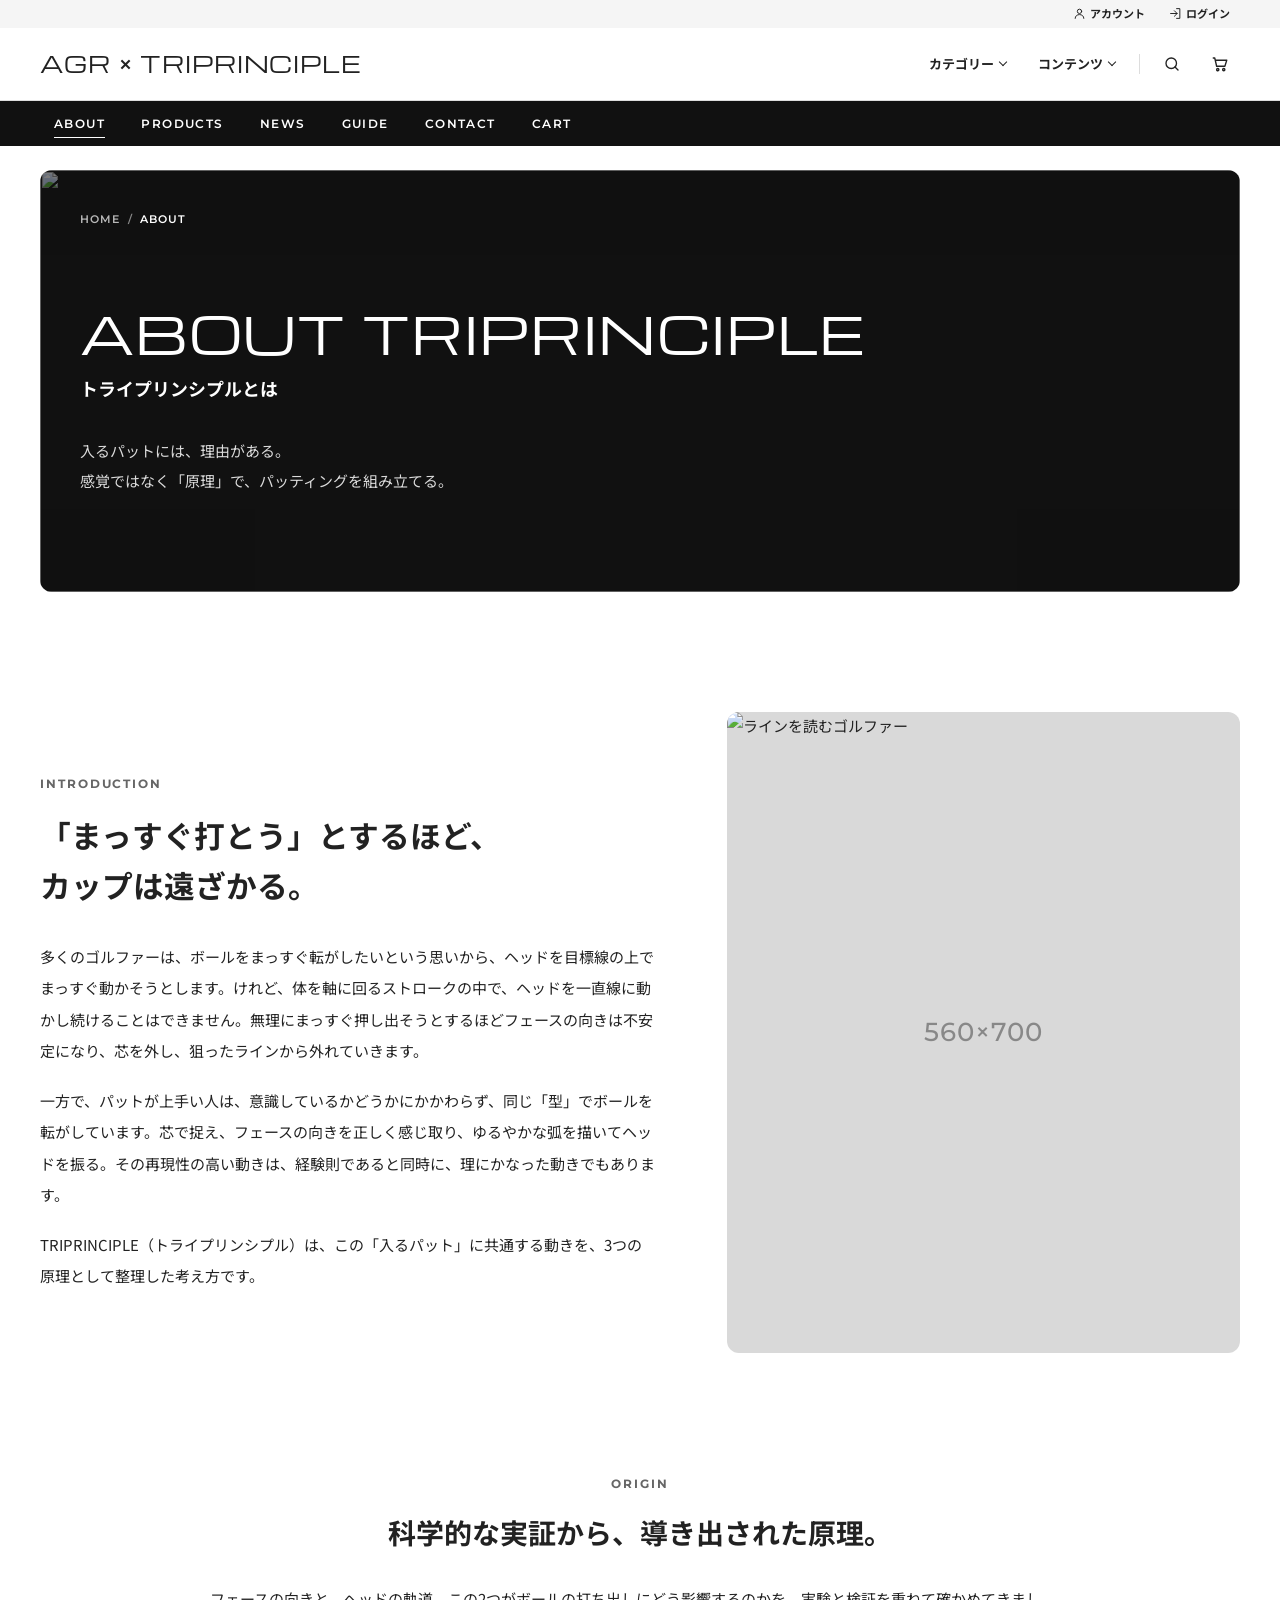
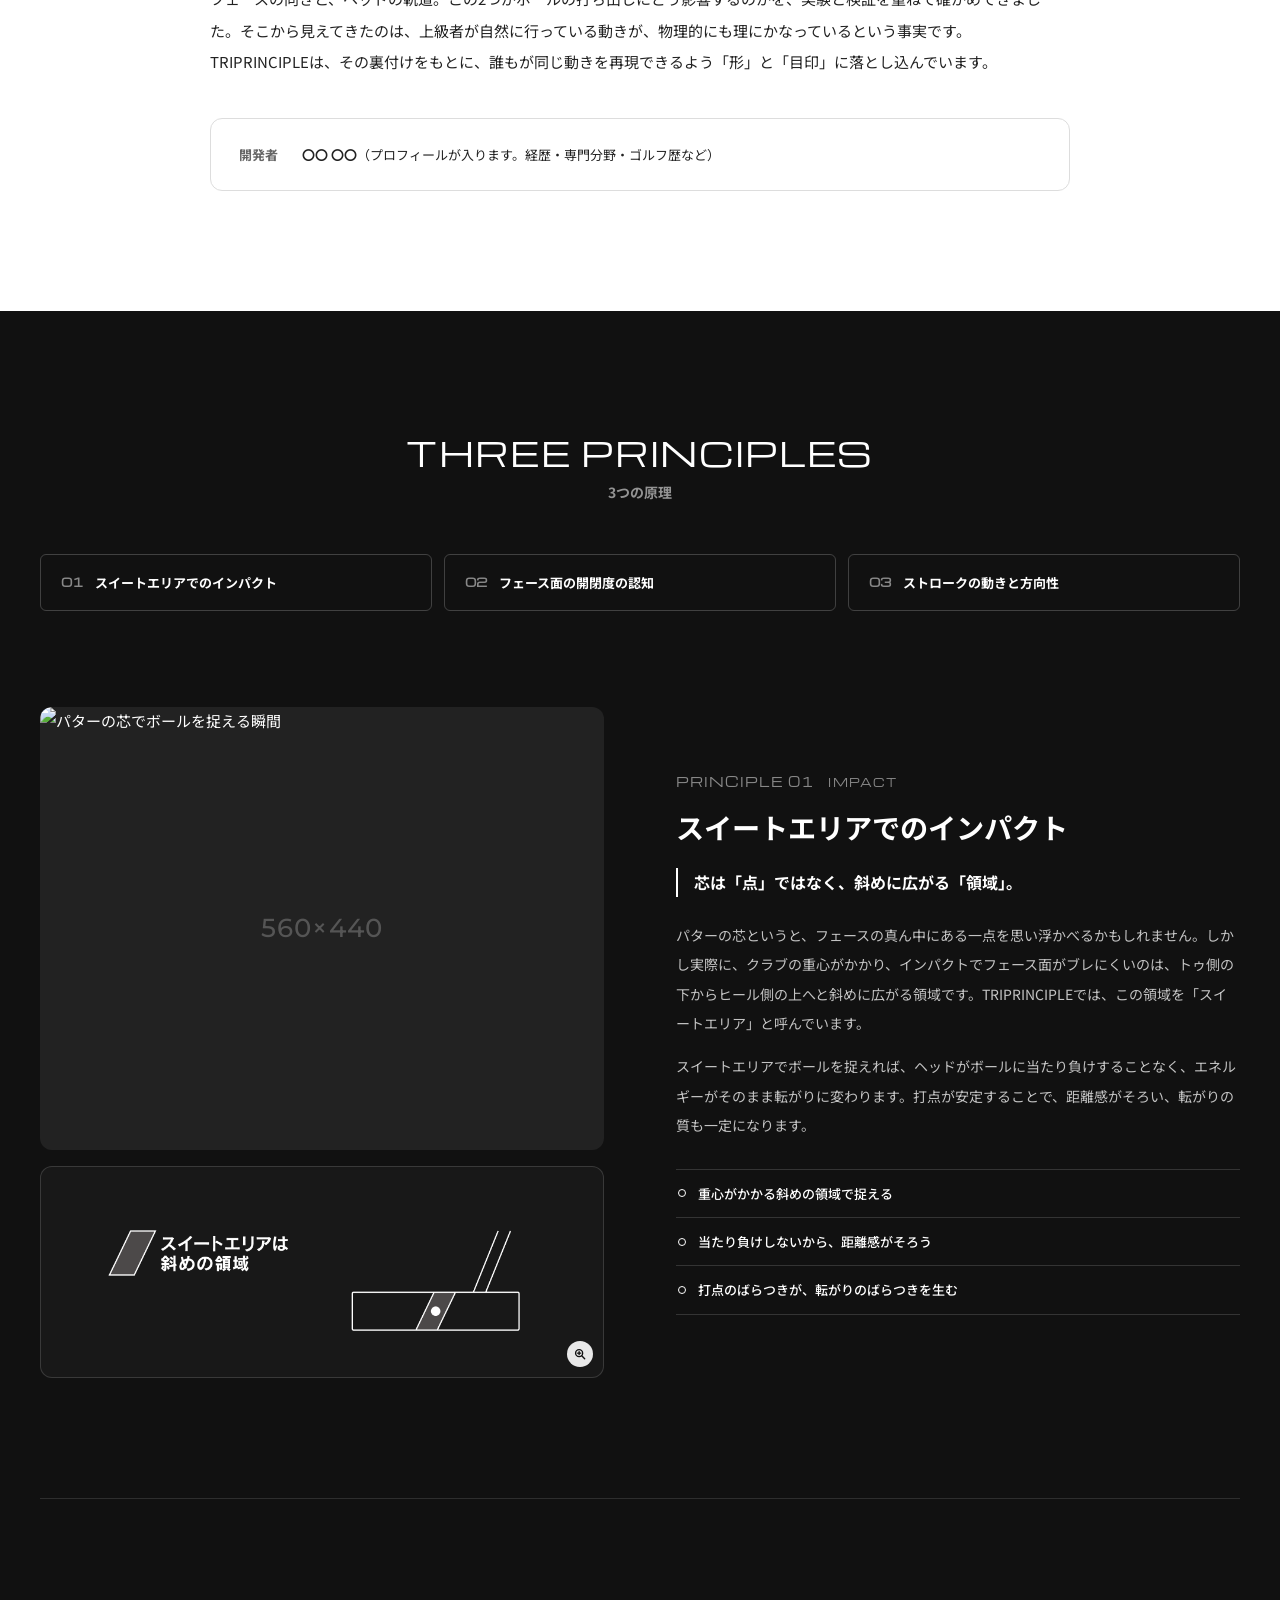
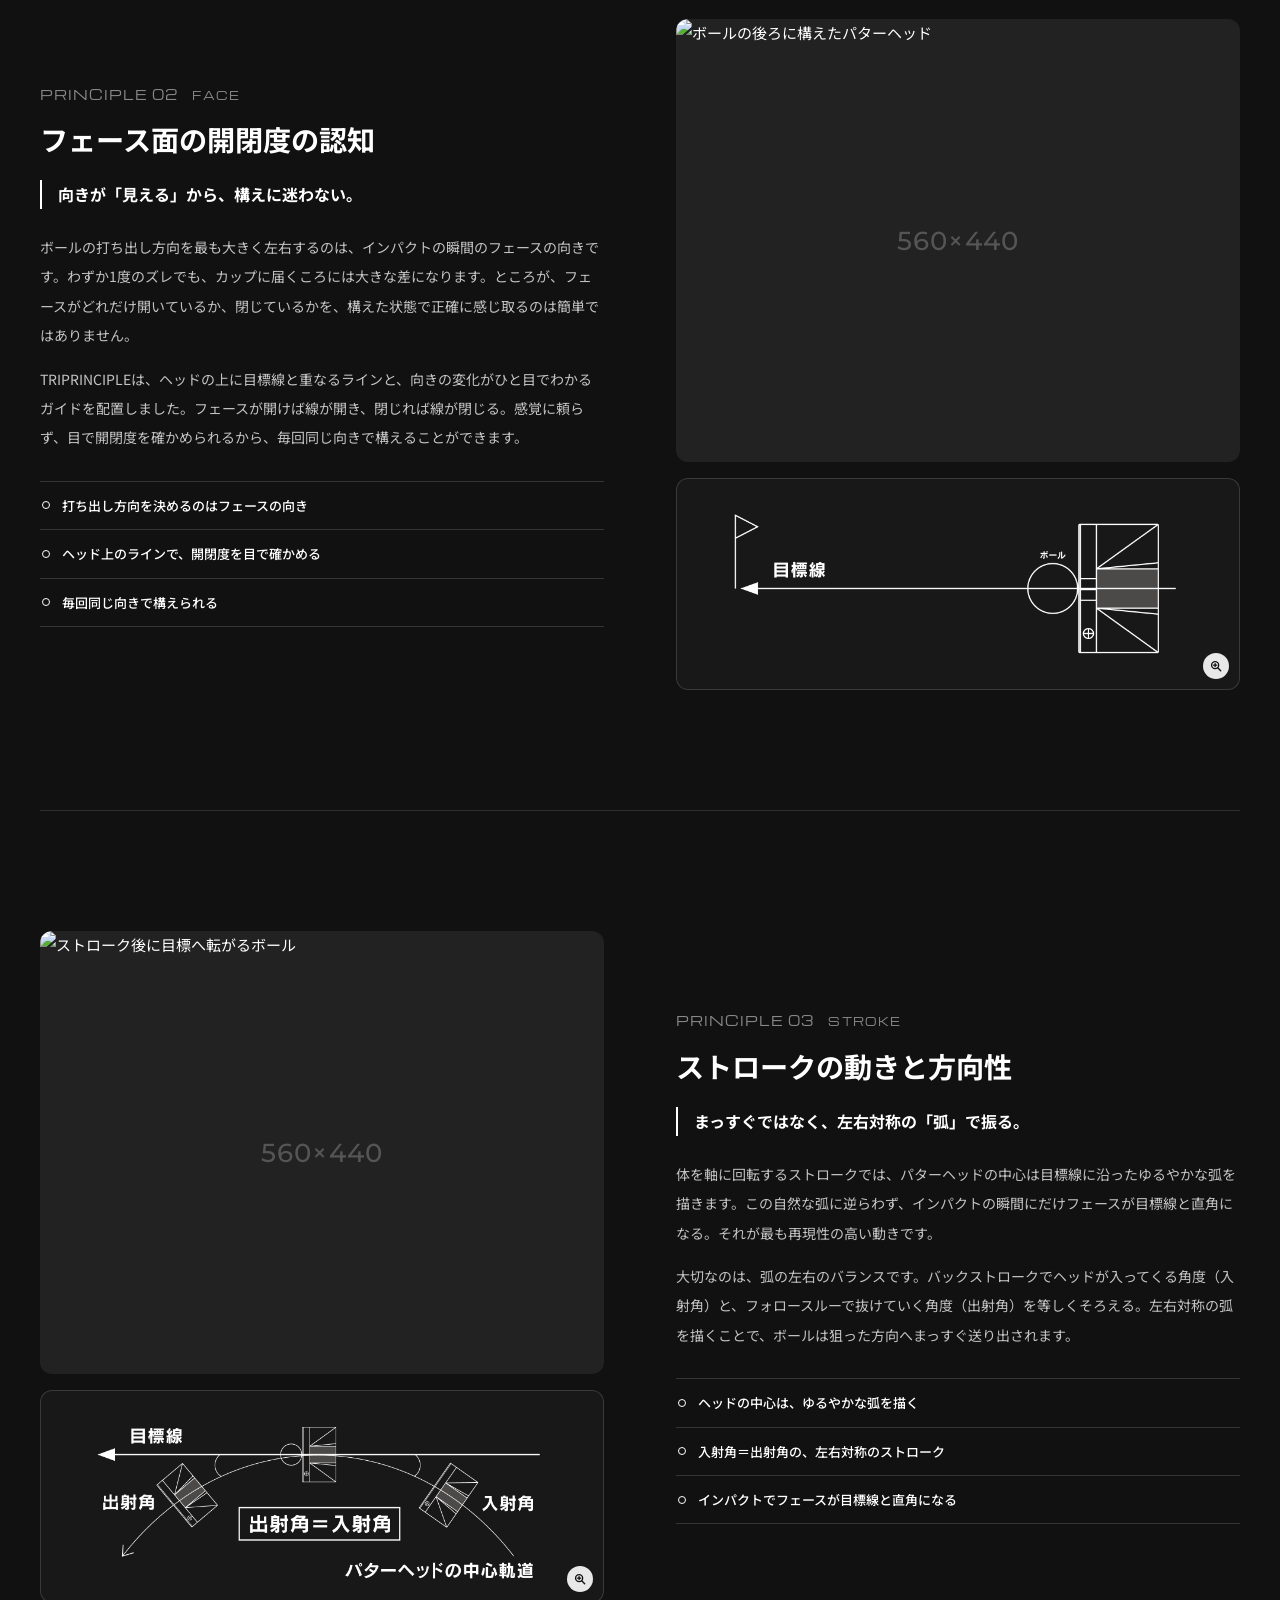
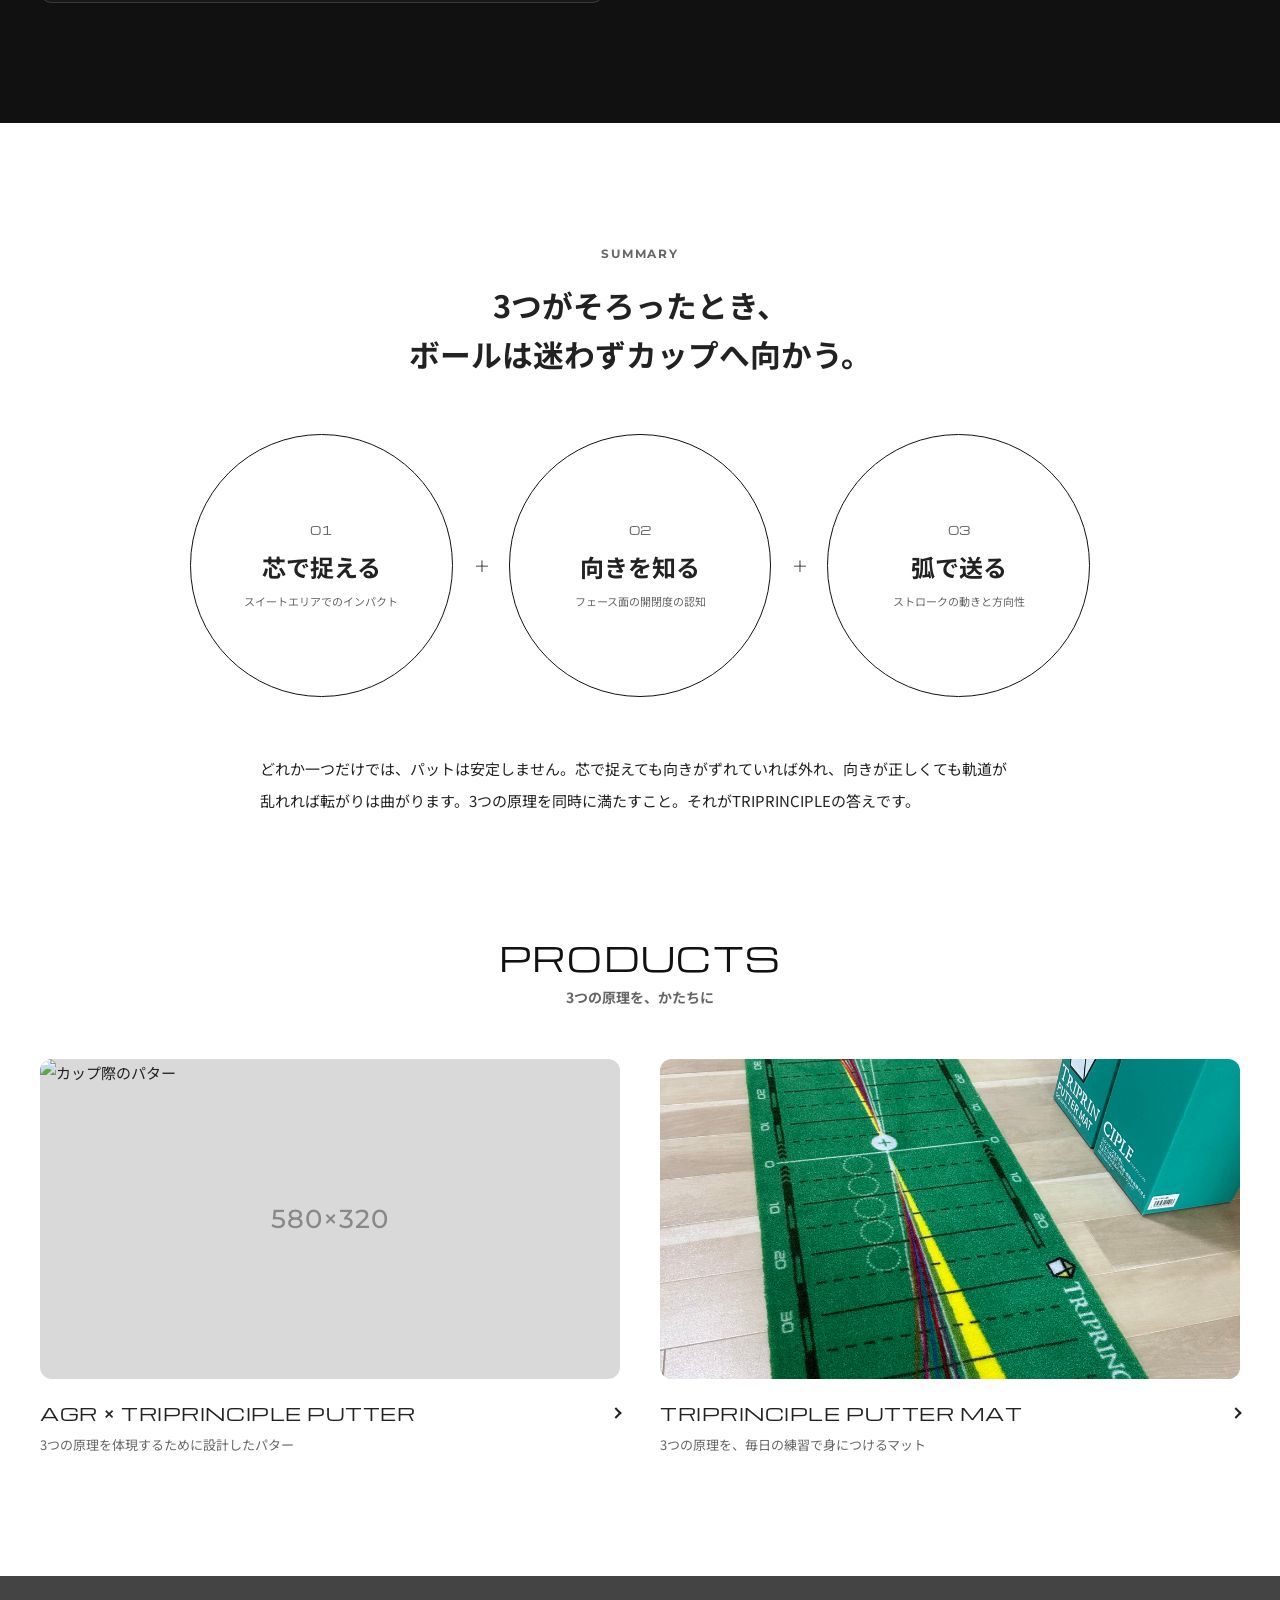
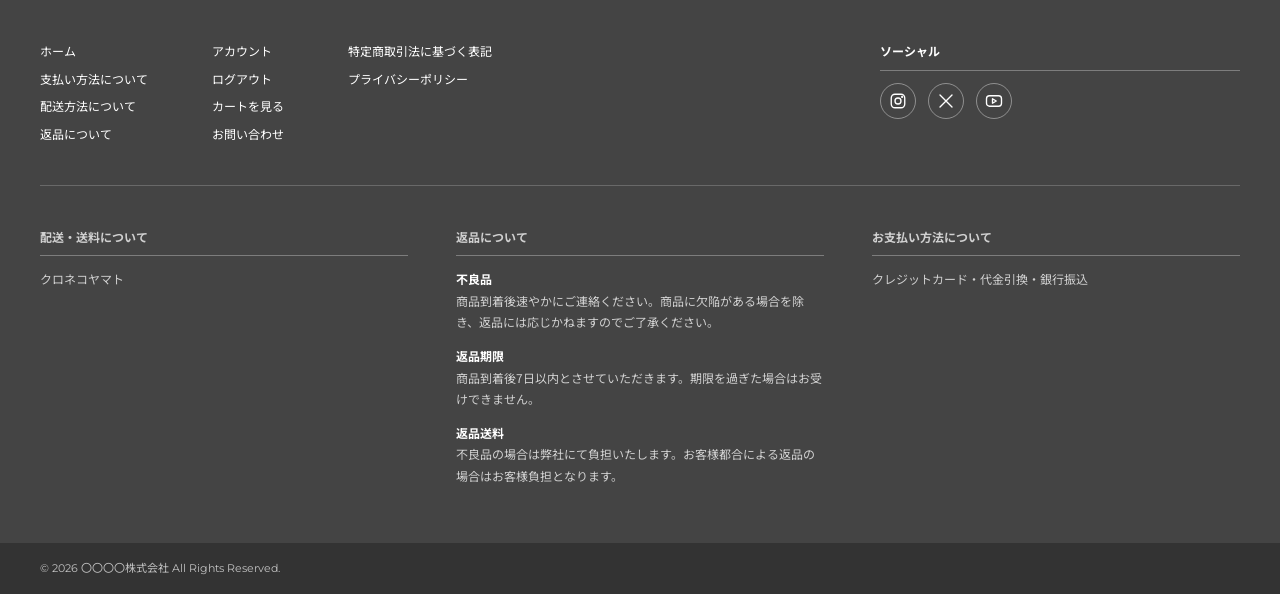
==== about.html @ 5c61cb08 "Add files via upload" ====
<!DOCTYPE html>
<html lang="ja">
<head>
<meta charset="UTF-8">
<meta name="viewport" content="width=device-width, initial-scale=1">
<meta name="robots" content="noindex, nofollow">
<title>トライプリンシプルとは｜AGR TRIPRINCIPLE</title>
<meta name="description" content="TRIPRINCIPLE（トライプリンシプル）とは。スイートエリアでのインパクト、フェース面の開閉度の認知、ストロークの動きと方向性。入るパットに共通する3つの原理を解説します。">
<link rel="preconnect" href="https://fonts.googleapis.com">
<link rel="preconnect" href="https://fonts.gstatic.com" crossorigin>
<link href="https://fonts.googleapis.com/css2?family=Michroma&family=Montserrat:wght@400;500;600;700&family=Noto+Sans+JP:wght@400;500;700&display=swap" rel="stylesheet">
<link rel="stylesheet" href="css/style.css">
</head>
<body>

<!-- ============ ヘッダー ============ -->
<header class="header">
  <div class="header__util">
    <div class="wrap header__utilInner">
      <a href="#" class="header__utilLink"><svg class="ico" viewBox="0 0 24 24"><circle cx="12" cy="8" r="4"/><path d="M4 21c0-4.4 3.6-7 8-7s8 2.6 8 7"/></svg>アカウント</a>
      <a href="#" class="header__utilLink"><svg class="ico" viewBox="0 0 24 24"><path d="M10 17l5-5-5-5M15 12H3M14 3h6v18h-6"/></svg>ログイン</a>
    </div>
  </div>

  <div class="header__main">
    <div class="wrap header__mainInner">
      <p class="header__logo"><a href="index.html">AGR × TRIPRINCIPLE</a></p>

      <div class="header__tools">
        <button type="button" class="header__drop">カテゴリー<span class="caret"></span></button>
        <button type="button" class="header__drop">コンテンツ<span class="caret"></span></button>
        <span class="header__sep"></span>
        <form class="header__search" role="search" action="#" method="get">
          <button type="button" class="header__icon header__searchBtn" aria-label="検索を開く" aria-expanded="false" aria-controls="header-q"><svg class="ico" viewBox="0 0 24 24"><circle cx="11" cy="11" r="7"/><path d="M20 20l-4-4"/></svg></button>
          <input type="search" id="header-q" name="q" class="header__searchInput" placeholder="商品を検索" aria-label="商品を検索" tabindex="-1">
        </form>
        <a href="#" class="header__icon" aria-label="カート"><svg class="ico" viewBox="0 0 24 24"><path d="M3 4h2l2.5 11h11L21 7H6.2"/><circle cx="9" cy="19.5" r="1.5"/><circle cx="17" cy="19.5" r="1.5"/></svg></a>
        <button type="button" class="header__burger" aria-label="メニュー" aria-expanded="false"><span></span><span></span><span></span></button>
      </div>
    </div>
  </div>

  <nav class="gnav" id="gnav">
    <ul class="wrap gnav__list">
      <li><a href="about.html" aria-current="page">ABOUT</a></li>
      <li><a href="index.html#products">PRODUCTS</a></li>
      <li><a href="index.html#information">NEWS</a></li>
      <li><a href="#">GUIDE</a></li>
      <li><a href="#">CONTACT</a></li>
      <li><a href="#">CART</a></li>
    </ul>
  </nav>
</header>

<main class="about">

  <!-- ============ ページの見出し ============ -->
  <section class="pageHero">
    <div class="pageHero__bg"><img src="https://images.unsplash.com/photo-1621005569855-3a304a19198a?w=1600&h=700&fit=crop&auto=format&q=80" alt=""></div>
    <div class="inner pageHero__inner">
      <ol class="crumb">
        <li><a href="index.html">HOME</a></li>
        <li>ABOUT</li>
      </ol>
      <p class="pageHero__en">ABOUT TRIPRINCIPLE</p>
      <h1 class="pageHero__ja">トライプリンシプルとは</h1>
      <p class="pageHero__lead">入るパットには、理由がある。<br>感覚ではなく「原理」で、パッティングを組み立てる。</p>
    </div>
  </section>

  <!-- ============ 問いかけ ============ -->
  <section class="sec">
    <div class="inner intro">
      <div class="intro__text">
        <p class="kicker">INTRODUCTION</p>
        <h2 class="intro__title">「まっすぐ打とう」とするほど、<br>カップは遠ざかる。</h2>
        <p>多くのゴルファーは、ボールをまっすぐ転がしたいという思いから、ヘッドを目標線の上でまっすぐ動かそうとします。けれど、体を軸に回るストロークの中で、ヘッドを一直線に動かし続けることはできません。無理にまっすぐ押し出そうとするほどフェースの向きは不安定になり、芯を外し、狙ったラインから外れていきます。</p>
        <p>一方で、パットが上手い人は、意識しているかどうかにかかわらず、同じ「型」でボールを転がしています。芯で捉え、フェースの向きを正しく感じ取り、ゆるやかな弧を描いてヘッドを振る。その再現性の高い動きは、経験則であると同時に、理にかなった動きでもあります。</p>
        <p>TRIPRINCIPLE（トライプリンシプル）は、この「入るパット」に共通する動きを、3つの原理として整理した考え方です。</p>
      </div>
      <div class="intro__img ph" data-size="560×700"><img src="https://images.unsplash.com/photo-1555983321-dbbbc416ed8a?w=560&h=700&fit=crop&auto=format&q=80" alt="ラインを読むゴルファー" loading="lazy"></div>
    </div>
  </section>

  <!-- ============ 開発の考え方 ============ -->
  <section class="sec">
    <div class="inner origin">
      <p class="kicker">ORIGIN</p>
      <h2 class="origin__title">科学的な実証から、導き出された原理。</h2>
      <p class="origin__text">フェースの向きと、ヘッドの軌道。この2つがボールの打ち出しにどう影響するのかを、実験と検証を重ねて確かめてきました。そこから見えてきたのは、上級者が自然に行っている動きが、物理的にも理にかなっているという事実です。<br>TRIPRINCIPLEは、その裏付けをもとに、誰もが同じ動きを再現できるよう「形」と「目印」に落とし込んでいます。</p>
      <dl class="origin__profile">
        <dt>開発者</dt>
        <dd><strong>〇〇 〇〇</strong>（プロフィールが入ります。経歴・専門分野・ゴルフ歴など）</dd>
      </dl>
    </div>
  </section>

  <!-- ============ 3つの原理（詳しく） ============ -->
  <section class="sec sec--dark" id="principles">
    <div class="inner">
      <h2 class="ttl"><span class="ttl__en">THREE PRINCIPLES</span><span class="ttl__ja">3つの原理</span></h2>

      <nav class="ppNav" aria-label="3つの原理">
        <a href="#p1"><span>01</span>スイートエリアでのインパクト</a>
        <a href="#p2"><span>02</span>フェース面の開閉度の認知</a>
        <a href="#p3"><span>03</span>ストロークの動きと方向性</a>
      </nav>

      <!-- 原理01 -->
      <article class="pp" id="p1">
        <div class="pp__visual">
          <div class="pp__photo ph" data-size="560×440"><img src="https://images.unsplash.com/photo-1530028438-3fad1bbcb752?w=560&h=440&fit=crop&auto=format&q=80" alt="パターの芯でボールを捉える瞬間" loading="lazy"></div>
          <button type="button" class="pp__fig" data-zoom="image/principle-1.png" aria-label="図解を拡大：スイートエリアは斜めの領域">
            <img src="image/principle-1.png" alt="図解：スイートエリアは斜めの領域" loading="lazy">
          </button>
        </div>
        <div class="pp__body">
          <p class="pp__no">PRINCIPLE 01<span>IMPACT</span></p>
          <h3 class="pp__title">スイートエリアでのインパクト</h3>
          <p class="pp__lead">芯は「点」ではなく、斜めに広がる「領域」。</p>
          <p>パターの芯というと、フェースの真ん中にある一点を思い浮かべるかもしれません。しかし実際に、クラブの重心がかかり、インパクトでフェース面がブレにくいのは、トゥ側の下からヒール側の上へと斜めに広がる領域です。TRIPRINCIPLEでは、この領域を「スイートエリア」と呼んでいます。</p>
          <p>スイートエリアでボールを捉えれば、ヘッドがボールに当たり負けすることなく、エネルギーがそのまま転がりに変わります。打点が安定することで、距離感がそろい、転がりの質も一定になります。</p>
          <ul class="pp__points">
            <li>重心がかかる斜めの領域で捉える</li>
            <li>当たり負けしないから、距離感がそろう</li>
            <li>打点のばらつきが、転がりのばらつきを生む</li>
          </ul>
        </div>
      </article>

      <!-- 原理02 -->
      <article class="pp pp--reverse" id="p2">
        <div class="pp__visual">
          <div class="pp__photo ph" data-size="560×440"><img src="https://images.unsplash.com/photo-1763031382553-a4a8672b378f?w=560&h=440&fit=crop&auto=format&q=80" alt="ボールの後ろに構えたパターヘッド" loading="lazy"></div>
          <button type="button" class="pp__fig" data-zoom="image/principle-2.png" aria-label="図解を拡大：目標線とフェースの向き">
            <img src="image/principle-2.png" alt="図解：目標線とフェースの向き" loading="lazy">
          </button>
        </div>
        <div class="pp__body">
          <p class="pp__no">PRINCIPLE 02<span>FACE</span></p>
          <h3 class="pp__title">フェース面の開閉度の認知</h3>
          <p class="pp__lead">向きが「見える」から、構えに迷わない。</p>
          <p>ボールの打ち出し方向を最も大きく左右するのは、インパクトの瞬間のフェースの向きです。わずか1度のズレでも、カップに届くころには大きな差になります。ところが、フェースがどれだけ開いているか、閉じているかを、構えた状態で正確に感じ取るのは簡単ではありません。</p>
          <p>TRIPRINCIPLEは、ヘッドの上に目標線と重なるラインと、向きの変化がひと目でわかるガイドを配置しました。フェースが開けば線が開き、閉じれば線が閉じる。感覚に頼らず、目で開閉度を確かめられるから、毎回同じ向きで構えることができます。</p>
          <ul class="pp__points">
            <li>打ち出し方向を決めるのはフェースの向き</li>
            <li>ヘッド上のラインで、開閉度を目で確かめる</li>
            <li>毎回同じ向きで構えられる</li>
          </ul>
        </div>
      </article>

      <!-- 原理03 -->
      <article class="pp" id="p3">
        <div class="pp__visual">
          <div class="pp__photo ph" data-size="560×440"><img src="https://images.unsplash.com/photo-1758157264325-d159cf9e9558?w=560&h=440&fit=crop&auto=format&q=80" alt="ストローク後に目標へ転がるボール" loading="lazy"></div>
          <button type="button" class="pp__fig" data-zoom="image/principle-3.png" aria-label="図解を拡大：出射角＝入射角のストローク">
            <img src="image/principle-3.png" alt="図解：出射角＝入射角のストローク" loading="lazy">
          </button>
        </div>
        <div class="pp__body">
          <p class="pp__no">PRINCIPLE 03<span>STROKE</span></p>
          <h3 class="pp__title">ストロークの動きと方向性</h3>
          <p class="pp__lead">まっすぐではなく、左右対称の「弧」で振る。</p>
          <p>体を軸に回転するストロークでは、パターヘッドの中心は目標線に沿ったゆるやかな弧を描きます。この自然な弧に逆らわず、インパクトの瞬間にだけフェースが目標線と直角になる。それが最も再現性の高い動きです。</p>
          <p>大切なのは、弧の左右のバランスです。バックストロークでヘッドが入ってくる角度（入射角）と、フォロースルーで抜けていく角度（出射角）を等しくそろえる。左右対称の弧を描くことで、ボールは狙った方向へまっすぐ送り出されます。</p>
          <ul class="pp__points">
            <li>ヘッドの中心は、ゆるやかな弧を描く</li>
            <li>入射角＝出射角の、左右対称のストローク</li>
            <li>インパクトでフェースが目標線と直角になる</li>
          </ul>
        </div>
      </article>
    </div>
  </section>

  <!-- ============ まとめ ============ -->
  <section class="sec">
    <div class="inner sum">
      <p class="kicker">SUMMARY</p>
      <h2 class="sum__title">3つがそろったとき、<br>ボールは迷わずカップへ向かう。</h2>
      <ol class="sum__flow">
        <li><span class="sum__no">01</span><strong>芯で捉える</strong><small>スイートエリアでのインパクト</small></li>
        <li><span class="sum__no">02</span><strong>向きを知る</strong><small>フェース面の開閉度の認知</small></li>
        <li><span class="sum__no">03</span><strong>弧で送る</strong><small>ストロークの動きと方向性</small></li>
      </ol>
      <p class="sum__text">どれか一つだけでは、パットは安定しません。芯で捉えても向きがずれていれば外れ、向きが正しくても軌道が乱れれば転がりは曲がります。3つの原理を同時に満たすこと。それがTRIPRINCIPLEの答えです。</p>
    </div>
  </section>

  <!-- ============ 商品へ ============ -->
  <section class="sec sec--last">
    <div class="inner">
      <h2 class="ttl"><span class="ttl__en">PRODUCTS</span><span class="ttl__ja">3つの原理を、かたちに</span></h2>
      <div class="aboutCta">
        <a href="index.html#products" class="aboutCta__item">
          <div class="ph aboutCta__img" data-size="580×320"><img src="https://images.unsplash.com/photo-1722849899776-3c6abb5a46c7?w=580&h=320&fit=crop&auto=format&q=80" alt="カップ際のパター" loading="lazy"></div>
          <p class="aboutCta__name">AGR × TRIPRINCIPLE PUTTER</p>
          <p class="aboutCta__text">3つの原理を体現するために設計したパター</p>
        </a>
        <a href="index.html#putter-mat" class="aboutCta__item">
          <div class="ph aboutCta__img" data-size="580×320"><img src="image/putter-mat.jpg" alt="TRIPRINCIPLE パターマット" loading="lazy"></div>
          <p class="aboutCta__name">TRIPRINCIPLE PUTTER MAT</p>
          <p class="aboutCta__text">3つの原理を、毎日の練習で身につけるマット</p>
        </a>
      </div>
    </div>
  </section>

</main>

<!-- ============ フッター ============ -->
<footer class="footer">
  <div class="inner">
    <div class="footer__top">
      <div class="footer__links">
        <ul>
          <li><a href="index.html">ホーム</a></li>
          <li><a href="#">支払い方法について</a></li>
          <li><a href="#">配送方法について</a></li>
          <li><a href="#">返品について</a></li>
        </ul>
        <ul>
          <li><a href="#">アカウント</a></li>
          <li><a href="#">ログアウト</a></li>
          <li><a href="#">カートを見る</a></li>
          <li><a href="#">お問い合わせ</a></li>
        </ul>
        <ul>
          <li><a href="#">特定商取引法に基づく表記</a></li>
          <li><a href="#">プライバシーポリシー</a></li>
        </ul>
      </div>
      <div class="footer__social">
        <p class="footer__head">ソーシャル</p>
        <div class="footer__sns">
          <a href="#" aria-label="Instagram"><svg class="ico" viewBox="0 0 24 24"><rect x="3" y="3" width="18" height="18" rx="5"/><circle cx="12" cy="12" r="4"/><circle cx="17.5" cy="6.5" r=".6"/></svg></a>
          <a href="#" aria-label="X"><svg class="ico" viewBox="0 0 24 24"><path d="M4 4l16 16M20 4L4 20"/></svg></a>
          <a href="#" aria-label="YouTube"><svg class="ico" viewBox="0 0 24 24"><rect x="2" y="5" width="20" height="14" rx="4"/><path d="M10 9l5 3-5 3z"/></svg></a>
        </div>
      </div>
    </div>

    <div class="footer__guide">
      <div>
        <p class="footer__head">配送・送料について</p>
        <p>クロネコヤマト</p>
      </div>
      <div>
        <p class="footer__head">返品について</p>
        <dl>
          <dt>不良品</dt>
          <dd>商品到着後速やかにご連絡ください。商品に欠陥がある場合を除き、返品には応じかねますのでご了承ください。</dd>
          <dt>返品期限</dt>
          <dd>商品到着後7日以内とさせていただきます。期限を過ぎた場合はお受けできません。</dd>
          <dt>返品送料</dt>
          <dd>不良品の場合は弊社にて負担いたします。お客様都合による返品の場合はお客様負担となります。</dd>
        </dl>
      </div>
      <div>
        <p class="footer__head">お支払い方法について</p>
        <p>クレジットカード・代金引換・銀行振込</p>
      </div>
    </div>
  </div>
  <p class="footer__copy">© 2026 〇〇〇〇株式会社 All Rights Reserved.</p>
</footer>

<!-- 図解の拡大表示 -->
<div class="zoom" id="zoom" hidden>
  <button type="button" class="zoom__close" aria-label="閉じる"></button>
  <img alt="">
</div>

<script src="js/main.js"></script>
</body>
</html>
---- css/style.css ----
@charset "UTF-8";
/* =========================================================
   AGR TRIPRINCIPLE  トップページ
   ・サイト全体の最大幅 1600px（--max）
   ・中身の幅 1200px（--inner）
   ・白地×黒、余白多め、角丸、太めの和文＋ワイドな英字見出し
   ========================================================= */

:root {
  --max: 1600px;
  --inner: 1200px;
  --gutter: 40px;

  --black: #111;
  --text: #222;
  --sub: #666;
  --line: #ddd;
  --ph: #d9d9d9;
  --ph-text: #888;
  --bg: #fff;
  --bg-gray: #f5f5f5;
  --footer: #444;

  --radius: 12px;
  --radius-sm: 6px;

  --ff-ja: "Noto Sans JP", sans-serif;
  --ff-en: "Montserrat", "Noto Sans JP", sans-serif;
  --ff-display: "Michroma", "Montserrat", sans-serif;

  --ease: cubic-bezier(.25, .8, .25, 1);
}

/* ---------- リセット ---------- */
*, *::before, *::after { box-sizing: border-box; }
html { scroll-behavior: smooth; -webkit-text-size-adjust: 100%; }
body {
  margin: 0;
  font-family: var(--ff-ja);
  font-size: 15px;
  line-height: 1.8;
  color: var(--text);
  background: var(--bg);
  -webkit-font-smoothing: antialiased;
}
h1, h2, h3, p, ul, dl, dd { margin: 0; padding: 0; }
ul { list-style: none; }
a { color: inherit; text-decoration: none; }
button { font: inherit; color: inherit; background: none; border: 0; padding: 0; cursor: pointer; }
img { max-width: 100%; height: auto; display: block; }

.ico {
  width: 18px; height: 18px;
  fill: none; stroke: currentColor; stroke-width: 1.8;
  stroke-linecap: round; stroke-linejoin: round;
  flex-shrink: 0;
}

/* ---------- 幅の枠 ---------- */
.wrap {
  max-width: var(--max);
  margin: 0 auto;
  padding: 0 var(--gutter);
}
.inner {
  max-width: calc(var(--inner) + var(--gutter) * 2);
  margin: 0 auto;
  padding: 0 var(--gutter);
}

/* ---------- 画像の仮置き（数字はサイズ） ---------- */
.ph {
  position: relative;
  background: var(--ph);
  overflow: hidden;
}
.ph::after {
  content: attr(data-size);
  position: absolute; inset: 0;
  display: flex; align-items: center; justify-content: center;
  font-family: var(--ff-en);
  font-size: clamp(14px, 2vw, 26px);
  font-weight: 500;
  color: var(--ph-text);
  letter-spacing: .04em;
}
/* 写真が入ったら上に重ねる（読み込めない時はサイズ表示が見える） */
.ph img {
  position: absolute; inset: 0; z-index: 1;
  width: 100%; height: 100%;
  object-fit: cover;
}

/* ---------- ボタン ---------- */
.btn {
  display: inline-flex; align-items: center; justify-content: space-between; gap: 24px;
  min-width: 220px;
  padding: 14px 22px;
  border-radius: var(--radius-sm);
  font-size: 13px; font-weight: 700; line-height: 1.4;
  transition: background .3s var(--ease), color .3s var(--ease), border-color .3s var(--ease);
}
.btn::after {
  content: "";
  width: 7px; height: 7px;
  border-top: 2px solid currentColor; border-right: 2px solid currentColor;
  transform: rotate(45deg);
  transition: transform .3s var(--ease);
}
.btn:hover::after { transform: translateX(4px) rotate(45deg); }
.btn--black { background: var(--black); color: #fff; border: 1px solid var(--black); }
.btn--black:hover { background: #fff; color: var(--black); }
.btn--white { background: #fff; color: var(--black); border: 1px solid #fff; }
.btn--white:hover { background: transparent; color: #fff; }

/* 「● Headline」のような小さなラベル */
.tag {
  display: inline-flex; align-items: center; gap: 6px;
  padding: 3px 12px;
  border-radius: 999px;
  background: #fff; color: var(--black);
  font-family: var(--ff-en); font-size: 11px; font-weight: 700;
}
.tag::before { content: ""; width: 6px; height: 6px; border-radius: 50%; background: currentColor; }

/* =========================================================
   ヘッダー
   ========================================================= */
.header { position: sticky; top: 0; z-index: 100; background: #fff; }

.header__util { background: var(--bg-gray); }
.header__utilInner { display: flex; justify-content: flex-end; gap: 4px; }
.header__utilLink {
  display: inline-flex; align-items: center; gap: 4px;
  padding: 4px 10px;
  font-size: 11px; font-weight: 700;
}
.header__utilLink .ico { width: 13px; height: 13px; }
.header__utilLink:hover { opacity: .6; }

.header__main { border-bottom: 1px solid var(--line); }
.header__mainInner {
  display: flex; align-items: center; justify-content: space-between;
  height: 72px;
}
.header__logo {
  font-family: var(--ff-display);
  font-size: 22px; font-weight: 400; letter-spacing: .04em;
  line-height: 1;
}
.header__tools { display: flex; align-items: center; gap: 8px; }
.header__drop {
  display: inline-flex; align-items: center; gap: 6px;
  padding: 8px 12px;
  font-size: 13px; font-weight: 700;
}
.caret {
  width: 6px; height: 6px;
  border-right: 1.5px solid currentColor; border-bottom: 1.5px solid currentColor;
  transform: translateY(-2px) rotate(45deg);
}
.header__sep { width: 1px; height: 20px; background: var(--line); margin: 0 4px; }
.header__icon {
  display: inline-flex; align-items: center; justify-content: center;
  width: 40px; height: 40px; border-radius: 50%;
  transition: background .2s;
}
.header__icon:hover, .header__drop:hover { background: var(--bg-gray); border-radius: 999px; }

/* 検索：虫めがねを押すと右に入力枠が伸び、虫めがねは左へずれる */
.header__search {
  display: flex; align-items: center;
  border-radius: 999px;
  transition: background .3s var(--ease);
}
.header__searchInput {
  width: 0; padding: 0; border: 0; outline: 0;
  background: transparent;
  font: inherit; font-size: 13px; color: var(--text);
  opacity: 0;
  transition: width .4s var(--ease), padding .4s var(--ease), opacity .3s;
}
.header__searchInput::-webkit-search-cancel-button { cursor: pointer; }
.header__search.is-open { background: var(--bg-gray); }
.header__search.is-open .header__searchInput { width: 220px; padding: 0 16px 0 2px; opacity: 1; }
.header__search.is-open .header__searchBtn:hover { background: transparent; }

.header__burger { display: none; width: 40px; height: 40px; position: relative; }
.header__burger span {
  position: absolute; left: 10px; width: 20px; height: 2px; background: var(--black);
  transition: transform .3s var(--ease), opacity .3s;
}
.header__burger span:nth-child(1) { top: 13px; }
.header__burger span:nth-child(2) { top: 19px; }
.header__burger span:nth-child(3) { top: 25px; }
.header__burger[aria-expanded="true"] span:nth-child(1) { transform: translateY(6px) rotate(45deg); }
.header__burger[aria-expanded="true"] span:nth-child(2) { opacity: 0; }
.header__burger[aria-expanded="true"] span:nth-child(3) { transform: translateY(-6px) rotate(-45deg); }

/* グローバルナビ（黒帯） */
.gnav { background: var(--black); }
.gnav__list { display: flex; gap: 8px; }
.gnav__list a {
  position: relative;
  display: block;
  padding: 12px 14px;
  font-family: var(--ff-en); font-size: 12px; font-weight: 600; letter-spacing: .12em;
  color: #fff;
}
.gnav__list a::after {
  content: ""; position: absolute; left: 14px; right: 14px; bottom: 8px;
  height: 1px; background: #fff;
  transform: scaleX(0); transform-origin: left;
  transition: transform .3s var(--ease);
}
.gnav__list a:hover::after, .gnav__list a[aria-current="page"]::after { transform: scaleX(1); }

/* =========================================================
   スライダー（1500×550）
   ========================================================= */
.hero {
  max-width: var(--max);
  margin: 0 auto;
  padding: 24px var(--gutter) 0;
}
.slider {
  position: relative;
  max-width: 1500px;
  margin: 0 auto;
  aspect-ratio: 1500 / 550;
  border-radius: var(--radius);
  overflow: hidden;
  background: var(--ph);
}
.slider__track { position: absolute; inset: 0; }
.slide {
  position: absolute; inset: 0;
  opacity: 0; visibility: hidden;
  transition: opacity .9s var(--ease), visibility .9s;
}
.slide.is-active { opacity: 1; visibility: visible; }
.slide__img { position: absolute; inset: 0; }
.slide__img::after { align-items: flex-start; justify-content: flex-end; padding: 24px 32px; }
/* 文字を読みやすくする暗いグラデーション */
.slide::after {
  content: ""; position: absolute; inset: 0; z-index: 1;
  background: linear-gradient(90deg, rgba(0,0,0,.6) 0%, rgba(0,0,0,.25) 50%, rgba(0,0,0,0) 80%);
}
.slide__body {
  z-index: 2;
  position: absolute; left: 6%; bottom: 14%;
  display: flex; flex-direction: column; align-items: flex-start; gap: 14px;
  color: #fff;
  max-width: 60%;
}
.slide__brand {
  font-family: var(--ff-display);
  font-size: clamp(20px, 3vw, 44px);
  line-height: 1.2; letter-spacing: .02em;
}
.slide__copy { font-size: clamp(14px, 1.4vw, 20px); font-weight: 700; }
.slide .btn { margin-top: 8px; }
.slide.is-active .slide__body > * { animation: fadeUp .9s var(--ease) both; }
.slide.is-active .slide__body > *:nth-child(2) { animation-delay: .1s; }
.slide.is-active .slide__body > *:nth-child(3) { animation-delay: .2s; }
.slide.is-active .slide__body > *:nth-child(4) { animation-delay: .3s; }
@keyframes fadeUp {
  from { opacity: 0; transform: translateY(16px); }
  to   { opacity: 1; transform: none; }
}

.slider__arrow {
  position: absolute; top: 50%; z-index: 2;
  width: 44px; height: 44px; margin-top: -22px;
  border-radius: 50%;
  background: rgba(17,17,17,.75);
  transition: background .2s;
}
.slider__arrow:hover { background: var(--black); }
.slider__arrow::before {
  content: ""; position: absolute; top: 50%; left: 50%;
  width: 9px; height: 9px;
  border-top: 2px solid #fff; border-right: 2px solid #fff;
}
.slider__arrow--prev { left: 16px; }
.slider__arrow--prev::before { transform: translate(-35%, -50%) rotate(-135deg); }
.slider__arrow--next { right: 16px; }
.slider__arrow--next::before { transform: translate(-65%, -50%) rotate(45deg); }

.slider__ctrl {
  position: absolute; left: 16px; bottom: 16px; z-index: 2;
  display: flex; align-items: center; gap: 10px;
  padding: 8px 12px;
  border-radius: var(--radius-sm);
  background: rgba(17,17,17,.75);
}
.slider__dots { display: flex; gap: 8px; }
.slider__dots button {
  width: 6px; height: 6px; border-radius: 50%;
  background: rgba(255,255,255,.4);
  transition: background .2s, width .3s var(--ease);
}
.slider__dots button.is-active { width: 20px; border-radius: 3px; background: #fff; }
.slider__pause { position: relative; width: 14px; height: 14px; }
.slider__pause::before, .slider__pause::after {
  content: ""; position: absolute; top: 2px; width: 3px; height: 10px; background: #fff;
}
.slider__pause::before { left: 3px; }
.slider__pause::after  { right: 3px; }
.slider__pause.is-paused::before {
  left: 3px; width: 0; height: 0; background: none;
  border-left: 9px solid #fff; border-top: 5px solid transparent; border-bottom: 5px solid transparent;
}
.slider__pause.is-paused::after { display: none; }

/* =========================================================
   セクション共通
   ========================================================= */
.sec { padding: 120px 0 0; }
.sec--last { padding-bottom: 120px; }

/* 見出し：英字＋和文 */
.ttl {
  display: flex; flex-direction: column; align-items: center; gap: 6px;
  margin-bottom: 48px;
  text-align: center;
}
.ttl__en {
  font-family: var(--ff-display);
  font-size: clamp(22px, 2.6vw, 34px);
  font-weight: 400; letter-spacing: .04em; line-height: 1.3;
  color: var(--black);
}
.ttl__ja { font-size: 14px; font-weight: 700; color: var(--sub); }
.ttl__sub { order: -1; font-size: 12px; font-weight: 700; color: var(--sub); letter-spacing: .1em; }

/* 上下に線のある見出し（RECOMMEND / INFORMATION / NEW ARRIVAL） */
.ttl--line {
  padding: 28px 0 24px;
  border-top: 2px solid var(--black);
  border-bottom: 1px solid var(--line);
}

/* 線の真ん中に小見出し（最近チェックした商品） */
.ttl-mini {
  display: flex; align-items: center; gap: 24px;
  margin-bottom: 32px;
  font-size: 14px; font-weight: 700;
}
.ttl-mini::before, .ttl-mini::after { content: ""; flex: 1; height: 1px; background: var(--line); }

/* =========================================================
   画像＋黒ボックス（600×278 の左右並び）
   ========================================================= */
.split {
  display: grid; grid-template-columns: minmax(0, 1fr) minmax(0, 1fr); /* 左右きっちり半分ずつ */
}
/* 基本は600×278。文章が長いときは黒ボックスが縦に伸び、写真は横幅そのままで高さだけ合わせる */
.split__img { border-radius: var(--radius) 0 0 var(--radius); }
.split__text {
  width: 100%;
  aspect-ratio: 600 / 278; /* 最低の高さ。中身が多ければそれ以上に伸びる */
  display: flex; flex-direction: column; justify-content: center; align-items: flex-start; gap: 16px;
  padding: 32px 56px;
  border-radius: 0 var(--radius) var(--radius) 0;
}
.split__text--dark { background: var(--black); color: #fff; }
.split__text p { font-size: 13px; line-height: 1.9; opacity: .85; }
.split__title { font-size: clamp(18px, 1.8vw, 24px); font-weight: 700; letter-spacing: .04em; }
.split__text .btn { margin-top: 4px; }

.split--reverse .split__img { order: 2; border-radius: 0 var(--radius) var(--radius) 0; }
.split--reverse .split__text { border-radius: var(--radius) 0 0 var(--radius); }

/* =========================================================
   3つの原理（372×456 ×3）
   ========================================================= */
.principles {
  display: grid; grid-template-columns: repeat(3, 1fr); gap: 42px;
}
/* 黒い帯：白線の図解がそのまま映える */
.sec--dark {
  margin-top: 120px;
  padding: 120px 0;
  background: var(--black);
  color: #fff;
}
.sec--dark .ttl__en { color: #fff; }
.sec--dark .ttl__ja { color: rgba(255,255,255,.55); }

/* 写真（理想のイメージ）→ 図解（理論）→ 説明 の順に縦へ */
.principle { display: flex; flex-direction: column; }
.principle__img {
  aspect-ratio: 372 / 456;
  border-radius: var(--radius);
  background: #222;
}
.principle__img::after { color: #555; }
.principle__img img { transition: transform .8s var(--ease); }
.principle:hover .principle__img img { transform: scale(1.04); }
.principle__img::before {
  content: ""; position: absolute; inset: 0; z-index: 2;
  background: linear-gradient(180deg, rgba(0,0,0,.45) 0%, rgba(0,0,0,0) 35%);
}
.principle__en {
  position: absolute; top: 18px; left: 20px; z-index: 3;
  font-family: var(--ff-display); font-size: 12px; line-height: 1.6; letter-spacing: .08em;
  color: #fff;
}
.principle__fig {
  position: relative;
  display: block; width: 100%;
  margin-top: 16px;
  border: 1px solid rgba(255,255,255,.14);
  border-radius: var(--radius);
  background: rgba(255,255,255,.03);
  overflow: hidden;
  cursor: zoom-in;
  transition: border-color .3s var(--ease), background .3s var(--ease);
}
.principle__fig:hover { border-color: rgba(255,255,255,.4); background: rgba(255,255,255,.06); }
.principle__fig img { width: 100%; aspect-ratio: 1680 / 628; object-fit: contain; padding: 8px 12px; }
/* 拡大できることを示す虫めがね */
.principle__fig::after {
  content: "";
  position: absolute; right: 8px; bottom: 8px;
  width: 24px; height: 24px; border-radius: 50%;
  background: rgba(255,255,255,.9) url("data:image/svg+xml,%3Csvg xmlns='http://www.w3.org/2000/svg' viewBox='0 0 24 24' fill='none' stroke='%23111' stroke-width='2.4' stroke-linecap='round'%3E%3Ccircle cx='10.5' cy='10.5' r='6'/%3E%3Cpath d='M15 15l5 5M10.5 8v5M8 10.5h5'/%3E%3C/svg%3E") center / 14px no-repeat;
  transition: transform .2s var(--ease);
}
.principle__fig:hover::after { transform: scale(1.15); }
.principle__cap {
  display: flex; align-items: baseline; gap: 12px;
  margin-top: 20px;
  font-size: 17px; font-weight: 700; line-height: 1.5;
}
.principle__no { font-family: var(--ff-display); font-size: 13px; color: rgba(255,255,255,.5); }
.principle__text { margin-top: 8px; font-size: 13px; color: rgba(255,255,255,.65); }

/* 図解の拡大表示 */
.zoom {
  position: fixed; inset: 0; z-index: 200;
  display: flex; align-items: center; justify-content: center;
  padding: 24px;
  background: rgba(0,0,0,.85);
  cursor: zoom-out;
  animation: zoomIn .3s var(--ease);
}
.zoom[hidden] { display: none; }
.zoom img {
  max-width: min(1100px, 100%); max-height: 90vh;
  padding: 16px;
  border: 1px solid rgba(255,255,255,.2);
  border-radius: var(--radius);
  background: var(--black); /* 透過の白線を黒地に */
}
.zoom__close { position: absolute; top: 16px; right: 16px; width: 40px; height: 40px; }
.zoom__close::before, .zoom__close::after {
  content: ""; position: absolute; top: 19px; left: 8px; width: 24px; height: 2px; background: #fff;
}
.zoom__close::before { transform: rotate(45deg); }
.zoom__close::after  { transform: rotate(-45deg); }
@keyframes zoomIn { from { opacity: 0; } to { opacity: 1; } }

/* =========================================================
   PRODUCTS（580×579 の中に 520×319）
   ========================================================= */
.products {
  display: grid; grid-template-columns: repeat(2, 1fr); gap: 40px;
}
.product {
  display: flex; flex-direction: column; align-items: center;
  padding: 30px 30px 40px;
  border: 1px solid var(--line);
  border-radius: var(--radius);
  text-align: center;
  transition: box-shadow .4s var(--ease);
}
.product:hover { box-shadow: 0 12px 32px rgba(0,0,0,.08); }
.product__img { width: 100%; aspect-ratio: 520 / 319; border-radius: var(--radius-sm); }
.product__name {
  margin-top: 28px;
  font-family: var(--ff-display); font-size: clamp(18px, 1.8vw, 24px); font-weight: 400;
  letter-spacing: .04em; line-height: 1.3;
}
.product__name span { font-family: var(--ff-ja); font-size: .75em; font-weight: 700; }
.product__text { margin: 16px 0 28px; font-size: 13px; color: var(--sub); text-align: left; }
.product .btn { margin-top: auto; }

/* =========================================================
   練習器具：パターマット（実物写真＋説明、下にマットの全体図）
   ========================================================= */
.mat {
  display: grid; grid-template-columns: minmax(0, 5fr) minmax(0, 6fr); gap: 64px;
  align-items: center;
}
.mat__photo {
  aspect-ratio: 4 / 5;
  border-radius: var(--radius);
  overflow: hidden;
  background: var(--ph);
}
.mat__photo img { width: 100%; height: 100%; object-fit: cover; object-position: 30% 60%; }
.mat__label {
  display: inline-block;
  font-family: var(--ff-en); font-size: 12px; font-weight: 700; letter-spacing: .16em;
  color: var(--sub);
}
.mat__title {
  margin-top: 12px;
  font-family: var(--ff-display); font-size: clamp(26px, 3vw, 40px); font-weight: 400;
  line-height: 1.25; letter-spacing: .03em;
}
.mat__lead { margin-top: 24px; font-size: 15px; font-weight: 700; line-height: 2; }
.mat__points { margin: 28px 0 36px; border-top: 1px solid var(--line); }
.mat__points li {
  display: flex; align-items: baseline; gap: 16px;
  padding: 14px 0;
  border-bottom: 1px solid var(--line);
  font-size: 14px;
}
.mat__points span { font-family: var(--ff-display); font-size: 12px; color: var(--sub); }

.matStrip { margin-top: 72px; }
.matStrip__head {
  display: flex; align-items: baseline; gap: 16px;
  margin-bottom: 16px;
  font-size: 13px; font-weight: 700;
}
.matStrip__head span { font-family: var(--ff-display); font-size: 12px; letter-spacing: .1em; color: var(--sub); }
.matStrip__scroll {
  border-radius: var(--radius-sm);
  overflow-x: auto;
  scrollbar-width: thin;
}
/* 切り分けた3枚を継ぎ目なくつなげて1本のマットに */
.matStrip__track { display: flex; width: 100%; }
.matStrip__track img { flex: 0 0 auto; width: auto; height: auto; max-width: none; }
.matStrip__track img:nth-child(1) { width: calc(100% * 1122 / 3416); }
.matStrip__track img:nth-child(2) { width: calc(100% * 1168 / 3416); }
.matStrip__track img:nth-child(3) { width: calc(100% * 1126 / 3416); }
.matStrip__note { display: none; margin-top: 8px; font-size: 11px; color: var(--sub); text-align: center; }

/* =========================================================
   商品一覧（318×318 ×3）
   ========================================================= */
.items {
  display: grid; grid-template-columns: repeat(3, 1fr);
}
.item {
  position: relative;
  padding: 32px 41px 56px; /* 1200÷3=400 → 画像318 */
  border-right: 1px solid var(--line);
}
.item:last-child { border-right: 0; }
.item__link { display: block; }
.item__img {
  aspect-ratio: 1 / 1;
  border-radius: var(--radius-sm);
  transition: opacity .3s;
}
.item__link:hover .item__img { opacity: .8; }
.item__name { margin-top: 18px; font-size: 14px; font-weight: 700; line-height: 1.5; text-align: center; }
.item__price { margin-top: 4px; font-family: var(--ff-en); font-size: 15px; font-weight: 600; text-align: center; }
.item__price small, .history small { font-family: var(--ff-ja); font-size: .75em; font-weight: 500; margin-left: 2px; }
.item__desc { margin-top: 12px; font-size: 12px; color: var(--sub); }

/* お気に入り（ハート） */
.fav {
  position: absolute; right: 24px; bottom: 16px;
  width: 32px; height: 32px;
  display: flex; align-items: center; justify-content: center;
}
.fav::before {
  content: "";
  width: 18px; height: 18px;
  background: #999;
  -webkit-mask: url("data:image/svg+xml,%3Csvg xmlns='http://www.w3.org/2000/svg' viewBox='0 0 24 24'%3E%3Cpath d='M12 21s-7.5-4.6-9.6-9.4C.9 8.2 3 4.5 6.6 4.5c2.1 0 3.6 1.2 5.4 3.1 1.8-1.9 3.3-3.1 5.4-3.1 3.6 0 5.7 3.7 4.2 7.1C19.5 16.4 12 21 12 21z'/%3E%3C/svg%3E") center / contain no-repeat;
          mask: url("data:image/svg+xml,%3Csvg xmlns='http://www.w3.org/2000/svg' viewBox='0 0 24 24'%3E%3Cpath d='M12 21s-7.5-4.6-9.6-9.4C.9 8.2 3 4.5 6.6 4.5c2.1 0 3.6 1.2 5.4 3.1 1.8-1.9 3.3-3.1 5.4-3.1 3.6 0 5.7 3.7 4.2 7.1C19.5 16.4 12 21 12 21z'/%3E%3C/svg%3E") center / contain no-repeat;
  transition: background .2s, transform .2s var(--ease);
}
.fav:hover::before { background: var(--black); }
.fav[aria-pressed="true"]::before { background: #c8102e; transform: scale(1.1); }

/* =========================================================
   INFORMATION
   ========================================================= */
.news { max-width: 900px; margin: 0 auto; }
.news li { border-bottom: 1px solid var(--line); }
.news a {
  display: flex; gap: 40px;
  padding: 18px 8px;
  font-size: 14px;
  transition: background .2s;
}
.news a:hover { background: var(--bg-gray); }
.news time { flex-shrink: 0; font-family: var(--ff-en); font-weight: 600; color: var(--sub); }

/* =========================================================
   最近チェックした商品（200×200 ×5）
   ========================================================= */
.history {
  display: grid; grid-template-columns: repeat(5, 1fr); gap: 24px;
}
.history .ph { aspect-ratio: 1 / 1; border-radius: var(--radius-sm); }
.history .ph::after { font-size: clamp(12px, 1.4vw, 18px); }
.history p { margin-top: 10px; font-family: var(--ff-en); font-size: 13px; font-weight: 600; text-align: center; }

/* =========================================================
   フッター
   ========================================================= */
/* 背景は画面いっぱい、中身は .inner で1200px */
.footer {
  background: var(--footer);
  color: #fff;
  font-size: 12px;
}
.footer .inner { padding-top: 64px; padding-bottom: 56px; }
.footer a:hover { opacity: .6; }
.footer__top {
  display: grid; grid-template-columns: 1fr 360px; gap: 48px;
  padding-bottom: 40px;
  border-bottom: 1px solid rgba(255,255,255,.2);
}
.footer__links { display: flex; flex-wrap: wrap; gap: 24px 64px; }
.footer__links li + li { margin-top: 6px; }
.footer__head {
  padding-bottom: 8px; margin-bottom: 12px;
  border-bottom: 1px solid rgba(255,255,255,.3);
  font-weight: 700;
}
.footer__sns { display: flex; gap: 12px; }
.footer__sns a {
  display: inline-flex; align-items: center; justify-content: center;
  width: 36px; height: 36px; border: 1px solid rgba(255,255,255,.4); border-radius: 50%;
}
.footer__guide {
  display: grid; grid-template-columns: repeat(3, 1fr); gap: 48px;
  padding-top: 40px;
}
.footer__guide p, .footer__guide dd { color: rgba(255,255,255,.75); }
.footer__guide dt { font-weight: 700; margin-top: 12px; }
.footer__guide dt:first-child { margin-top: 0; }
.footer__copy {
  padding: 16px max(var(--gutter), calc((100% - var(--inner)) / 2)); /* 文字は上の中身と左端をそろえる */
  background: #333;
  font-family: var(--ff-en); font-size: 11px;
  color: rgba(255,255,255,.7);
}

/* =========================================================
   レスポンシブ
   ========================================================= */
@media (max-width: 1024px) {
  :root { --gutter: 24px; }
  .sec { padding-top: 88px; }
  .principles { gap: 20px; }
  .item { padding: 24px 20px 52px; }
  .footer__top { grid-template-columns: 1fr; }
}

@media (max-width: 768px) {
  :root { --gutter: 16px; }
  body { font-size: 14px; }

  /* ヘッダー：ハンバーガーで黒帯ナビを開閉 */
  .header__mainInner { height: 60px; }
  .header__logo { font-size: 12.5px; letter-spacing: .02em; white-space: nowrap; }
  .header__drop, .header__sep { display: none; }
  .header__burger { display: block; }
  .header__mainInner { position: relative; }
  /* スマホは開いたらロゴの上に重ねて、左端の虫めがね＋右に入力枠 */
  .header__search.is-open {
    position: absolute; left: var(--gutter); right: calc(var(--gutter) + 88px); z-index: 2;
  }
  .header__search.is-open .header__searchInput { width: 100%; flex: 1; min-width: 0; }
  .gnav {
    display: none;
  }
  .gnav.is-open { display: block; }
  .gnav__list { flex-direction: column; gap: 0; padding: 8px 0; }
  .gnav__list a { padding: 14px 16px; border-bottom: 1px solid rgba(255,255,255,.12); }

  .hero { padding-top: 16px; }
  .slider { aspect-ratio: 4 / 5; border-radius: var(--radius-sm); }
  .slide__body { left: 20px; right: 20px; bottom: 72px; max-width: none; }
  /* スマホはスワイプと下の丸で切り替え */
  .slider__arrow { display: none; }

  .sec { padding-top: 64px; }
  .sec--last { padding-bottom: 64px; }
  .sec--dark { margin-top: 64px; padding: 64px 0; }

  .mat { grid-template-columns: 1fr; gap: 28px; }
  .mat__photo { aspect-ratio: 4 / 3; }
  .matStrip { margin-top: 48px; }
  /* スマホは細くなりすぎるので、高さを保って横スクロール */
  .matStrip__track { width: 900px; }
  .matStrip__note { display: block; }
  .ttl { margin-bottom: 28px; }

  .split, .split--reverse { grid-template-columns: 1fr; }
  .split__img, .split--reverse .split__img { order: 0; aspect-ratio: 600 / 278; border-radius: var(--radius) var(--radius) 0 0; }
  .split__text, .split--reverse .split__text { aspect-ratio: auto; padding: 28px 24px 32px; border-radius: 0 0 var(--radius) var(--radius); }
  .btn { min-width: 0; width: 100%; }

  .principles { grid-template-columns: 1fr; gap: 32px; }
  .products { grid-template-columns: 1fr; gap: 24px; }
  .product { padding: 20px 20px 28px; }

  .items { grid-template-columns: 1fr; }
  .item { border-right: 0; border-bottom: 1px solid var(--line); padding: 24px 0 52px; }
  .item:last-child { border-bottom: 0; }
  .fav { right: 0; }

  .news a { flex-direction: column; gap: 2px; }

  .history {
    display: flex; gap: 12px;
    overflow-x: auto; scroll-snap-type: x mandatory;
    padding-bottom: 8px;
  }
  .history li { flex: 0 0 40%; scroll-snap-align: start; }

  .footer .inner { padding-top: 40px; padding-bottom: 32px; }
  .footer__links { gap: 20px 40px; }
  .footer__guide { grid-template-columns: 1fr; gap: 28px; }
}

/* =========================================================
   ABOUT（トライプリンシプルとは）ページ
   ========================================================= */
.kicker {
  font-family: var(--ff-en); font-size: 12px; font-weight: 700; letter-spacing: .16em;
  color: var(--sub);
}

/* ページの見出し：写真に黒を重ねた帯 */
.pageHero {
  position: relative;
  max-width: var(--max);
  margin: 24px auto 0;
  padding: 0 var(--gutter);
}
.pageHero__bg {
  position: absolute; inset: 0 var(--gutter);
  border-radius: var(--radius);
  overflow: hidden;
  background: var(--black);
}
.pageHero__bg img { width: 100%; height: 100%; object-fit: cover; opacity: .45; }
.pageHero__inner {
  position: relative;
  padding-top: 40px; padding-bottom: 96px;
  color: #fff;
}
.crumb { display: flex; gap: 8px; margin: 0; padding: 0; list-style: none; font-family: var(--ff-en); font-size: 11px; font-weight: 600; letter-spacing: .08em; }
.crumb li + li::before { content: "/"; margin-right: 8px; opacity: .5; }
.crumb a { opacity: .7; }
.crumb a:hover { opacity: 1; }
.pageHero__en {
  margin-top: 72px;
  font-family: var(--ff-display); font-size: clamp(26px, 4vw, 52px); line-height: 1.2; letter-spacing: .02em;
}
.pageHero__ja { margin-top: 8px; font-size: clamp(15px, 1.4vw, 18px); font-weight: 700; }
.pageHero__lead { margin-top: 32px; font-size: 15px; line-height: 2; opacity: .85; }

/* 問いかけ */
.intro {
  display: grid; grid-template-columns: minmax(0, 6fr) minmax(0, 5fr); gap: 72px;
  align-items: center;
}
.intro__title { margin: 16px 0 32px; font-size: clamp(22px, 2.4vw, 32px); font-weight: 700; line-height: 1.6; }
.intro__text p:not(.kicker) + p { margin-top: 1.2em; }
.intro__text > p:not(.kicker) { font-size: 15px; line-height: 2.1; }
.intro__img { aspect-ratio: 560 / 700; border-radius: var(--radius); }

/* 開発の考え方 */
.origin {
  max-width: calc(860px + var(--gutter) * 2);
  text-align: center;
}
.origin__title { margin: 16px 0 28px; font-size: clamp(20px, 2.2vw, 28px); font-weight: 700; line-height: 1.6; }
.origin__text { font-size: 15px; line-height: 2.1; text-align: left; }
.origin__profile {
  display: flex; gap: 24px; align-items: baseline;
  margin-top: 40px; padding: 24px 28px;
  border: 1px solid var(--line); border-radius: var(--radius);
  font-size: 13px; text-align: left;
}
.origin__profile dt { flex-shrink: 0; font-weight: 700; color: var(--sub); }

/* 3つの原理：目次 */
.ppNav {
  display: grid; grid-template-columns: repeat(3, 1fr); gap: 12px;
  margin-bottom: 96px;
}
.ppNav a {
  display: flex; align-items: center; gap: 12px;
  padding: 16px 20px;
  border: 1px solid rgba(255,255,255,.2); border-radius: var(--radius-sm);
  font-size: 13px; font-weight: 700;
  transition: background .3s var(--ease), border-color .3s var(--ease);
}
.ppNav a:hover { background: rgba(255,255,255,.08); border-color: rgba(255,255,255,.5); }
.ppNav span { font-family: var(--ff-display); font-size: 12px; color: rgba(255,255,255,.5); }

/* 3つの原理：1つずつ大きく（左右交互） */
.pp {
  display: grid; grid-template-columns: minmax(0, 1fr) minmax(0, 1fr); gap: 72px;
  align-items: center;
  scroll-margin-top: 140px;
}
.pp + .pp { margin-top: 120px; padding-top: 120px; border-top: 1px solid rgba(255,255,255,.12); }
.pp--reverse .pp__visual { order: 2; }
.pp__photo { aspect-ratio: 560 / 440; border-radius: var(--radius); background: #222; }
.pp__photo::after { color: #555; }
.pp__fig {
  position: relative;
  display: block; width: 100%;
  margin-top: 16px;
  border: 1px solid rgba(255,255,255,.14); border-radius: var(--radius);
  background: rgba(255,255,255,.03);
  cursor: zoom-in;
  transition: border-color .3s var(--ease), background .3s var(--ease);
}
.pp__fig:hover { border-color: rgba(255,255,255,.4); background: rgba(255,255,255,.06); }
.pp__fig img { width: 100%; aspect-ratio: 1680 / 628; object-fit: contain; padding: 12px 16px; }
.pp__fig::after {
  content: "";
  position: absolute; right: 10px; bottom: 10px;
  width: 26px; height: 26px; border-radius: 50%;
  background: rgba(255,255,255,.9) url("data:image/svg+xml,%3Csvg xmlns='http://www.w3.org/2000/svg' viewBox='0 0 24 24' fill='none' stroke='%23111' stroke-width='2.4' stroke-linecap='round'%3E%3Ccircle cx='10.5' cy='10.5' r='6'/%3E%3Cpath d='M15 15l5 5M10.5 8v5M8 10.5h5'/%3E%3C/svg%3E") center / 14px no-repeat;
}
.pp__no {
  display: flex; align-items: baseline; gap: 14px;
  font-family: var(--ff-display); font-size: 13px; letter-spacing: .08em;
  color: rgba(255,255,255,.5);
}
.pp__no span { font-size: 11px; }
.pp__title { margin-top: 12px; font-size: clamp(22px, 2.2vw, 30px); font-weight: 700; line-height: 1.5; }
.pp__lead { margin: 20px 0 24px; padding-left: 16px; border-left: 2px solid #fff; font-size: 16px; font-weight: 700; }
.pp__body > p:not(.pp__no):not(.pp__lead) { font-size: 14px; line-height: 2.1; color: rgba(255,255,255,.75); }
.pp__body > p + p { margin-top: 1em; }
.pp__points { margin-top: 28px; border-top: 1px solid rgba(255,255,255,.15); }
.pp__points li {
  position: relative;
  padding: 12px 0 12px 22px;
  border-bottom: 1px solid rgba(255,255,255,.15);
  font-size: 13px; font-weight: 500;
}
.pp__points li::before {
  content: ""; position: absolute; left: 2px; top: 50%;
  width: 8px; height: 8px; margin-top: -4px;
  border: 1.5px solid #fff; border-radius: 50%;
}

/* まとめ */
.sum { text-align: center; }
.sum__title { margin: 16px 0 56px; font-size: clamp(22px, 2.4vw, 32px); font-weight: 700; line-height: 1.6; }
.sum__flow {
  display: grid; grid-template-columns: repeat(3, 1fr); gap: 56px;
  max-width: 900px; margin: 0 auto; padding: 0; list-style: none;
}
.sum__flow li {
  position: relative;
  display: flex; flex-direction: column; align-items: center; justify-content: center; gap: 4px;
  aspect-ratio: 1 / 1;
  border: 1.5px solid var(--black); border-radius: 50%;
}
/* 円と円の間の「＋」 */
.sum__flow li + li::before {
  content: "+";
  position: absolute; left: -56px; top: 50%; width: 56px;
  transform: translateY(-50%);
  font-family: var(--ff-en); font-size: 28px; font-weight: 300; text-align: center; color: var(--sub);
}
.sum__no { font-family: var(--ff-display); font-size: 12px; color: var(--sub); }
.sum__flow strong { font-size: clamp(18px, 2vw, 24px); }
.sum__flow small { font-size: 11px; color: var(--sub); }
.sum__text { max-width: 760px; margin: 56px auto 0; font-size: 15px; line-height: 2.1; text-align: left; }

/* 商品へ */
.aboutCta { display: grid; grid-template-columns: repeat(2, 1fr); gap: 40px; }
.aboutCta__item { display: block; }
.aboutCta__img { aspect-ratio: 580 / 320; border-radius: var(--radius); }
.aboutCta__img img { transition: transform .8s var(--ease); }
.aboutCta__item:hover .aboutCta__img img { transform: scale(1.04); }
.aboutCta__name {
  display: flex; justify-content: space-between; align-items: center;
  margin-top: 18px;
  font-family: var(--ff-display); font-size: clamp(14px, 1.4vw, 18px); letter-spacing: .03em;
}
.aboutCta__name::after {
  content: ""; width: 8px; height: 8px;
  border-top: 2px solid currentColor; border-right: 2px solid currentColor;
  transform: rotate(45deg);
  transition: transform .3s var(--ease);
}
.aboutCta__item:hover .aboutCta__name::after { transform: translateX(4px) rotate(45deg); }
.aboutCta__text { margin-top: 4px; font-size: 13px; color: var(--sub); }

@media (max-width: 1024px) {
  .intro, .pp { gap: 40px; }
  .sum__flow { gap: 40px; }
  .sum__flow li + li::before { left: -40px; width: 40px; }
}
@media (max-width: 768px) {
  .pageHero { margin-top: 16px; }
  .pageHero__inner { padding-top: 24px; padding-bottom: 56px; }
  .pageHero__en { margin-top: 48px; }
  .pageHero__lead { font-size: 14px; }
  .intro { grid-template-columns: 1fr; }
  .intro__img { aspect-ratio: 4 / 3; order: -1; }
  .origin__profile { flex-direction: column; gap: 4px; padding: 20px; }
  .ppNav { grid-template-columns: 1fr; gap: 8px; margin-bottom: 56px; }
  .pp, .pp--reverse { grid-template-columns: 1fr; gap: 28px; }
  .pp--reverse .pp__visual { order: 0; }
  .pp + .pp { margin-top: 64px; padding-top: 64px; }
  .sum__title { margin-bottom: 36px; }
  .sum__flow { grid-template-columns: 1fr; gap: 36px; max-width: 220px; }
  .sum__flow li + li::before { left: 0; top: -36px; width: 100%; height: 36px; transform: none; line-height: 36px; }
  .sum__text { margin-top: 40px; }
  .aboutCta { grid-template-columns: 1fr; gap: 32px; }
}

/* 320px前後の小さい機種：ロゴとアイコンが横に収まるように詰める */
@media (max-width: 359px) {
  .header__logo { font-size: 10px; }
  .header__tools { gap: 4px; }
}

@media (prefers-reduced-motion: reduce) {
  *, *::before, *::after { animation: none !important; transition: none !important; }
}
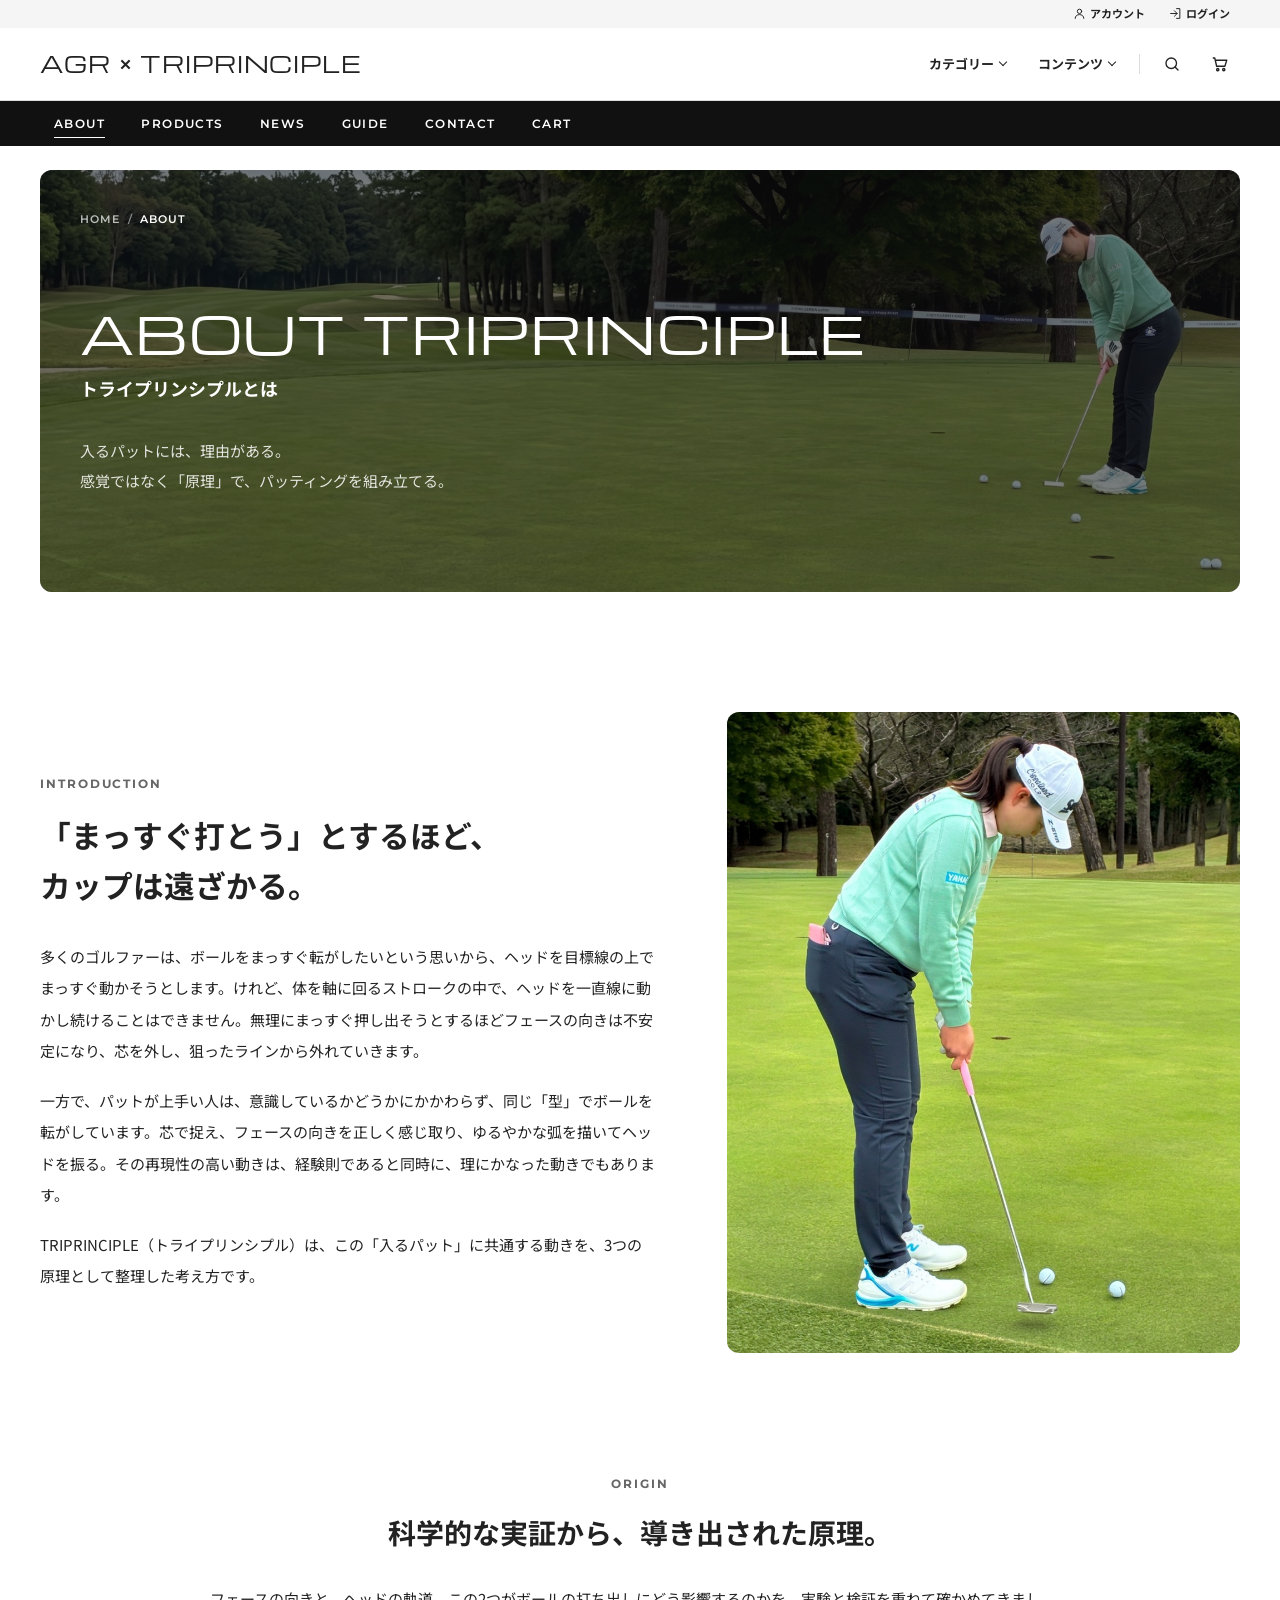
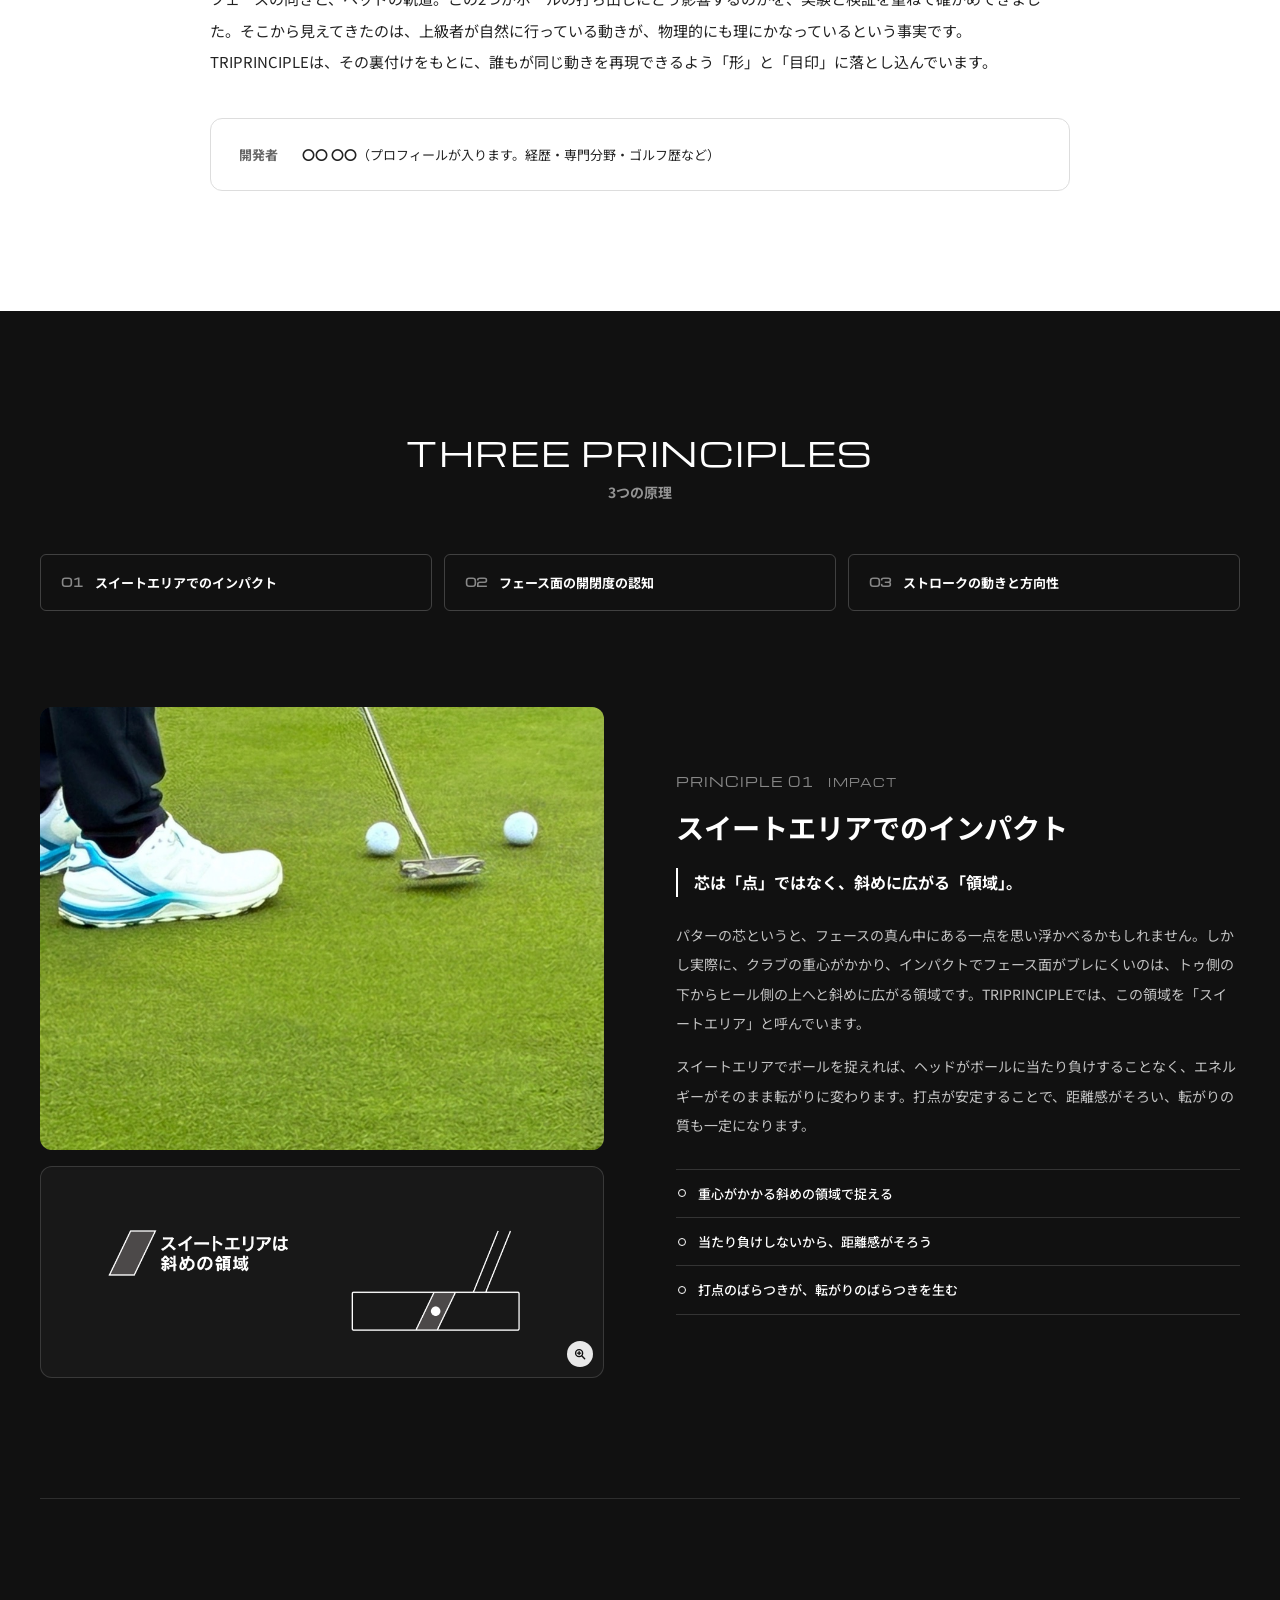
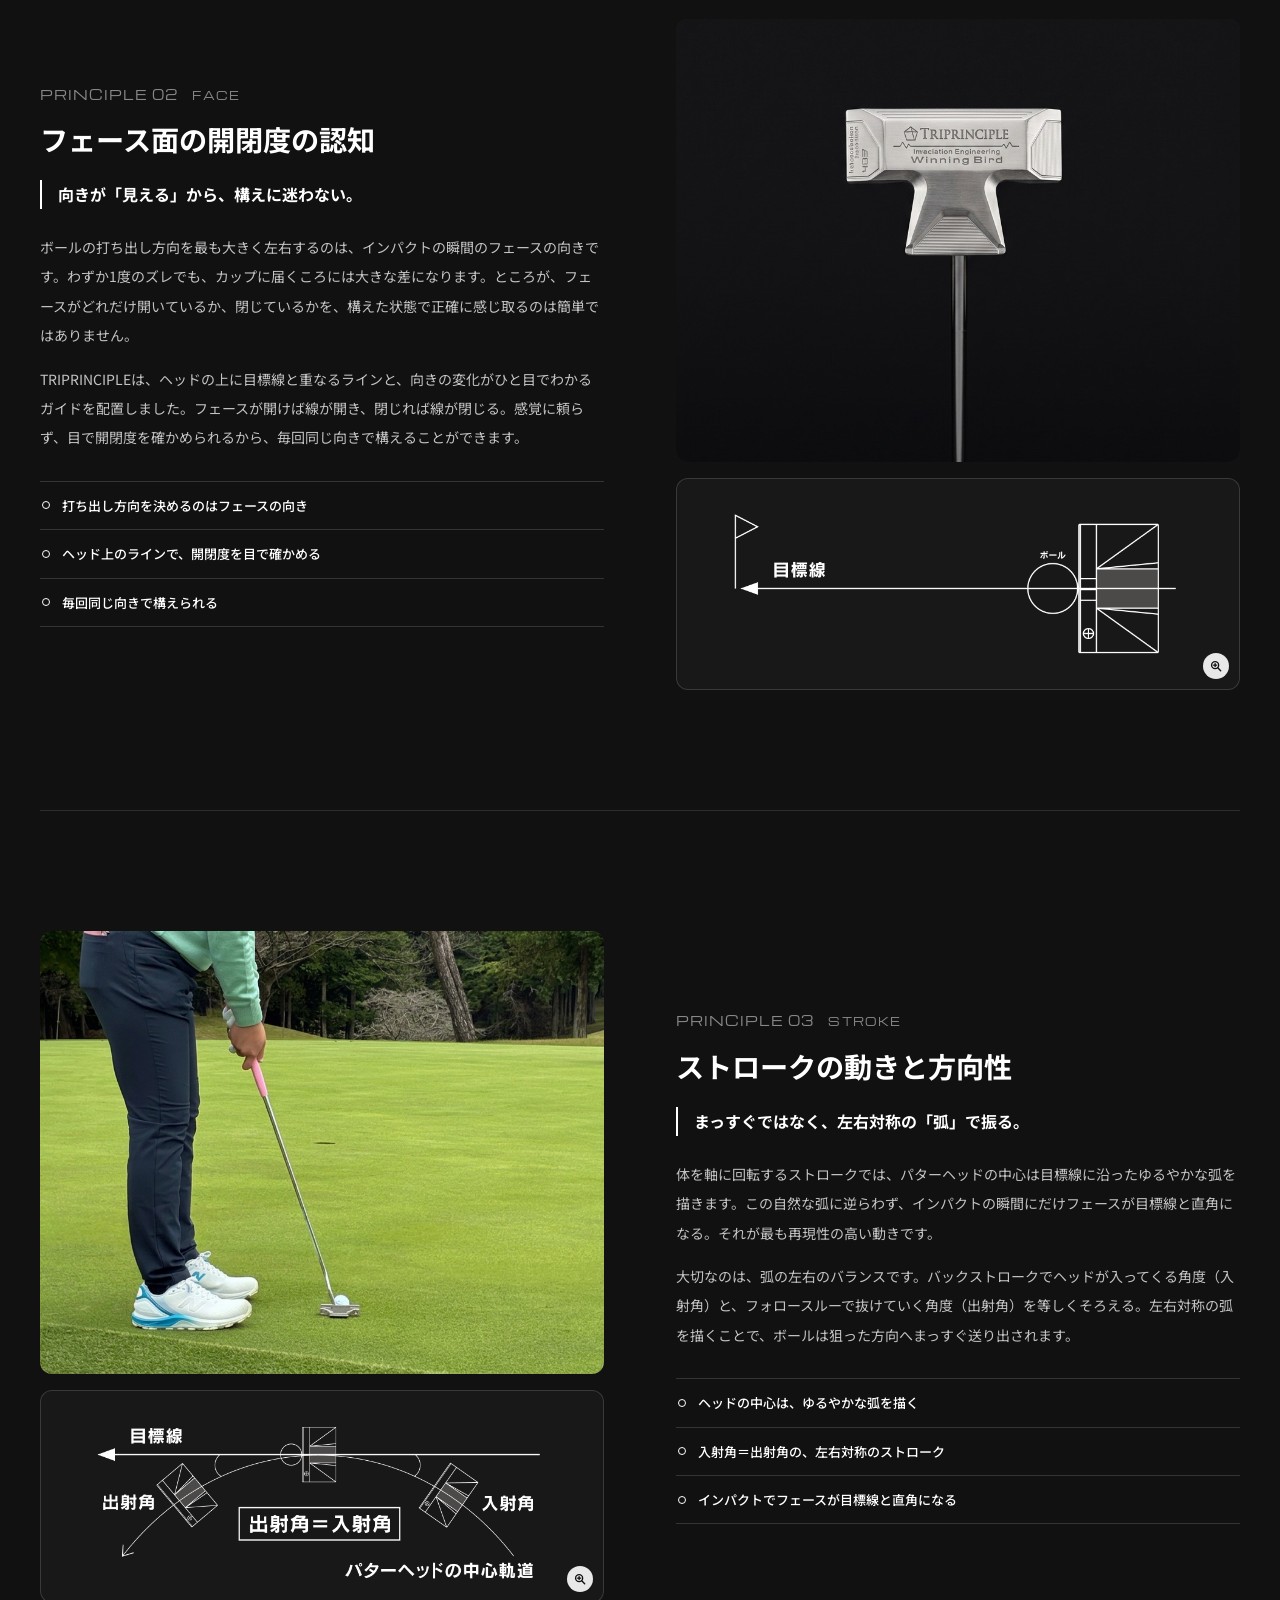
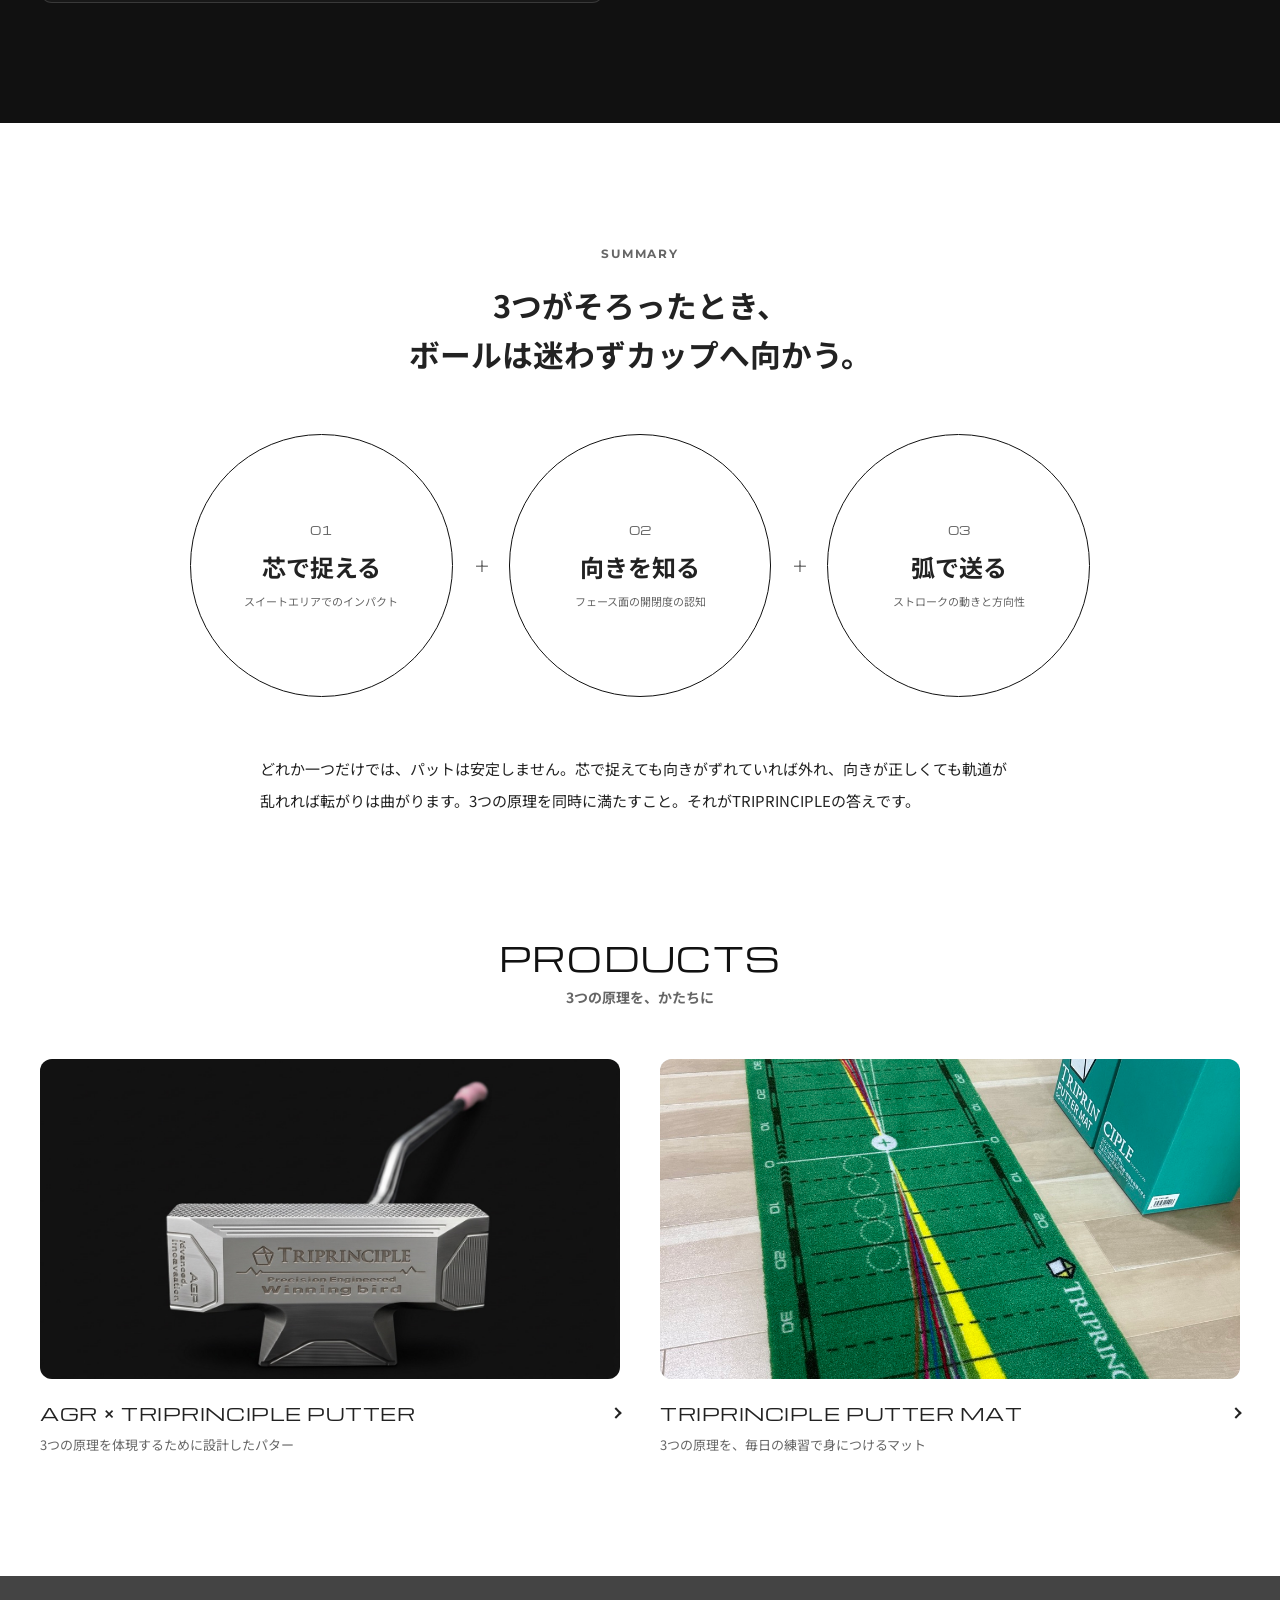
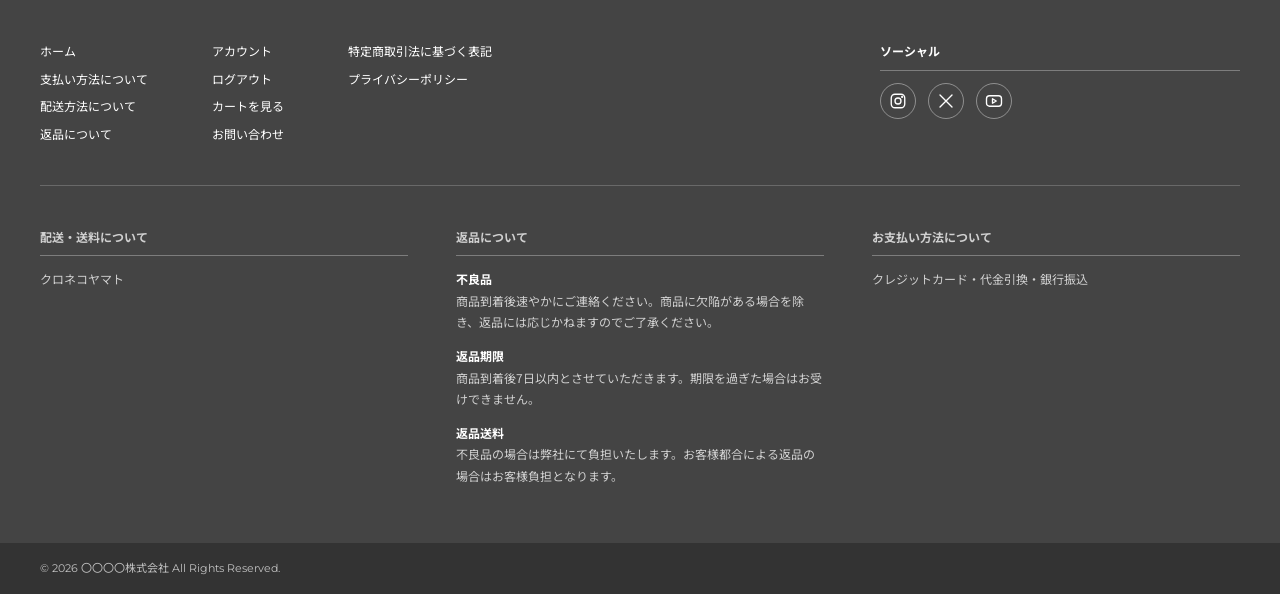
==== commit f944c547: "写真を自社素材に差し替え、使用プロ欄を追加 Co-Authored-By: Claude Opus 5.5 <noreply@anthropic.com>" ====
--- a/about.html
+++ b/about.html
@@ -3,7 +3,7 @@
 <head>
 <meta charset="UTF-8">
 <meta name="viewport" content="width=device-width, initial-scale=1">
-<meta name="robots" content="noindex, nofollow">
+  <meta name="robots" content="noindex, nofollow">
 <title>トライプリンシプルとは｜AGR TRIPRINCIPLE</title>
 <meta name="description" content="TRIPRINCIPLE（トライプリンシプル）とは。スイートエリアでのインパクト、フェース面の開閉度の認知、ストロークの動きと方向性。入るパットに共通する3つの原理を解説します。">
 <link rel="preconnect" href="https://fonts.googleapis.com">
@@ -56,7 +56,7 @@
 
   <!-- ============ ページの見出し ============ -->
   <section class="pageHero">
-    <div class="pageHero__bg"><img src="https://images.unsplash.com/photo-1621005569855-3a304a19198a?w=1600&h=700&fit=crop&auto=format&q=80" alt=""></div>
+    <div class="pageHero__bg"><img src="image/photo/slide-3.jpg" alt=""></div>
     <div class="inner pageHero__inner">
       <ol class="crumb">
         <li><a href="index.html">HOME</a></li>
@@ -78,7 +78,7 @@
         <p>一方で、パットが上手い人は、意識しているかどうかにかかわらず、同じ「型」でボールを転がしています。芯で捉え、フェースの向きを正しく感じ取り、ゆるやかな弧を描いてヘッドを振る。その再現性の高い動きは、経験則であると同時に、理にかなった動きでもあります。</p>
         <p>TRIPRINCIPLE（トライプリンシプル）は、この「入るパット」に共通する動きを、3つの原理として整理した考え方です。</p>
       </div>
-      <div class="intro__img ph" data-size="560×700"><img src="https://images.unsplash.com/photo-1555983321-dbbbc416ed8a?w=560&h=700&fit=crop&auto=format&q=80" alt="ラインを読むゴルファー" loading="lazy"></div>
+      <div class="intro__img ph" data-size="560×700"><img src="image/photo/intro.jpg" alt="パッティングの構え" loading="lazy"></div>
     </div>
   </section>
 
@@ -109,7 +109,7 @@
       <!-- 原理01 -->
       <article class="pp" id="p1">
         <div class="pp__visual">
-          <div class="pp__photo ph" data-size="560×440"><img src="https://images.unsplash.com/photo-1530028438-3fad1bbcb752?w=560&h=440&fit=crop&auto=format&q=80" alt="パターの芯でボールを捉える瞬間" loading="lazy"></div>
+          <div class="pp__photo ph" data-size="560×440"><img src="image/photo/principle-photo-1.jpg" alt="パターでボールを捉える瞬間" style="object-position: 50% 10%" loading="lazy"></div>
           <button type="button" class="pp__fig" data-zoom="image/principle-1.png" aria-label="図解を拡大：スイートエリアは斜めの領域">
             <img src="image/principle-1.png" alt="図解：スイートエリアは斜めの領域" loading="lazy">
           </button>
@@ -131,7 +131,7 @@
       <!-- 原理02 -->
       <article class="pp pp--reverse" id="p2">
         <div class="pp__visual">
-          <div class="pp__photo ph" data-size="560×440"><img src="https://images.unsplash.com/photo-1763031382553-a4a8672b378f?w=560&h=440&fit=crop&auto=format&q=80" alt="ボールの後ろに構えたパターヘッド" loading="lazy"></div>
+          <div class="pp__photo ph" data-size="560×440"><img src="image/photo/principle-photo-2.jpg" alt="TRIPRINCIPLE パターのヘッド" style="object-position: 50% 10%" loading="lazy"></div>
           <button type="button" class="pp__fig" data-zoom="image/principle-2.png" aria-label="図解を拡大：目標線とフェースの向き">
             <img src="image/principle-2.png" alt="図解：目標線とフェースの向き" loading="lazy">
           </button>
@@ -153,7 +153,7 @@
       <!-- 原理03 -->
       <article class="pp" id="p3">
         <div class="pp__visual">
-          <div class="pp__photo ph" data-size="560×440"><img src="https://images.unsplash.com/photo-1758157264325-d159cf9e9558?w=560&h=440&fit=crop&auto=format&q=80" alt="ストローク後に目標へ転がるボール" loading="lazy"></div>
+          <div class="pp__photo ph" data-size="560×440"><img src="image/photo/principle-photo-3.jpg" alt="体の横から見たストローク" style="object-position: 50% 100%" loading="lazy"></div>
           <button type="button" class="pp__fig" data-zoom="image/principle-3.png" aria-label="図解を拡大：出射角＝入射角のストローク">
             <img src="image/principle-3.png" alt="図解：出射角＝入射角のストローク" loading="lazy">
           </button>
@@ -194,7 +194,7 @@
       <h2 class="ttl"><span class="ttl__en">PRODUCTS</span><span class="ttl__ja">3つの原理を、かたちに</span></h2>
       <div class="aboutCta">
         <a href="index.html#products" class="aboutCta__item">
-          <div class="ph aboutCta__img" data-size="580×320"><img src="https://images.unsplash.com/photo-1722849899776-3c6abb5a46c7?w=580&h=320&fit=crop&auto=format&q=80" alt="カップ際のパター" loading="lazy"></div>
+          <div class="ph aboutCta__img" data-size="580×320"><img src="image/photo/slide-1.jpg" alt="TRIPRINCIPLE パター" loading="lazy"></div>
           <p class="aboutCta__name">AGR × TRIPRINCIPLE PUTTER</p>
           <p class="aboutCta__text">3つの原理を体現するために設計したパター</p>
         </a>
--- a/css/style.css
+++ b/css/style.css
@@ -924,6 +924,47 @@
   .aboutCta { grid-template-columns: 1fr; gap: 32px; }
 }
 
+/* =========================================================
+   スライダー：商品写真の回（黒地に右寄せで、ヘッド全体を見せる）
+   ========================================================= */
+.slide--product .slide__img { background: #121212; } /* 写真の端の黒と同じ色 */
+.slide--product .slide__img::after { display: none; } /* 仮置きのサイズ表示を隠す */
+.slide--product .slide__img img { left: auto; right: 0; width: 58%; object-fit: contain; object-position: right center; } /* 左に文字の場所を空ける */
+
+/* =========================================================
+   使用プロ（記念写真2枚＋名前・コメント）
+   ========================================================= */
+.player {
+  display: grid; grid-template-columns: minmax(0, 7fr) minmax(0, 5fr); gap: 64px;
+  align-items: center;
+}
+.player__photos { display: grid; grid-template-columns: 1fr 1fr; gap: 16px; }
+.player__img { aspect-ratio: 928 / 1152; border-radius: var(--radius); }
+.player__img:nth-child(2) { margin-top: 48px; } /* 2枚を上下にずらしてリズムを出す */
+.player__name {
+  margin-top: 16px;
+  font-size: clamp(24px, 2.4vw, 32px); font-weight: 700; line-height: 1.4;
+}
+.player__name span { margin-left: 8px; font-size: .55em; color: var(--sub); }
+.player__meta { margin-top: 8px; font-size: 13px; color: var(--sub); }
+.player__voice {
+  margin: 32px 0 0; padding: 24px 0 24px 24px;
+  border-left: 2px solid var(--black);
+  font-size: 16px; font-weight: 700; line-height: 2;
+}
+.player__note {
+  margin-top: 28px; padding-top: 16px;
+  border-top: 1px solid var(--line);
+  font-family: var(--ff-en); font-size: 12px; font-weight: 600; letter-spacing: .06em; color: var(--sub);
+}
+
+@media (max-width: 768px) {
+  .slide--product .slide__img img { width: 100%; object-fit: contain; object-position: center top; } /* 写真は上、文字は下の黒地に */
+  .player { grid-template-columns: 1fr; gap: 32px; }
+  .player__photos { gap: 10px; }
+  .player__img:nth-child(2) { margin-top: 28px; }
+}
+
 /* 320px前後の小さい機種：ロゴとアイコンが横に収まるように詰める */
 @media (max-width: 359px) {
   .header__logo { font-size: 10px; }
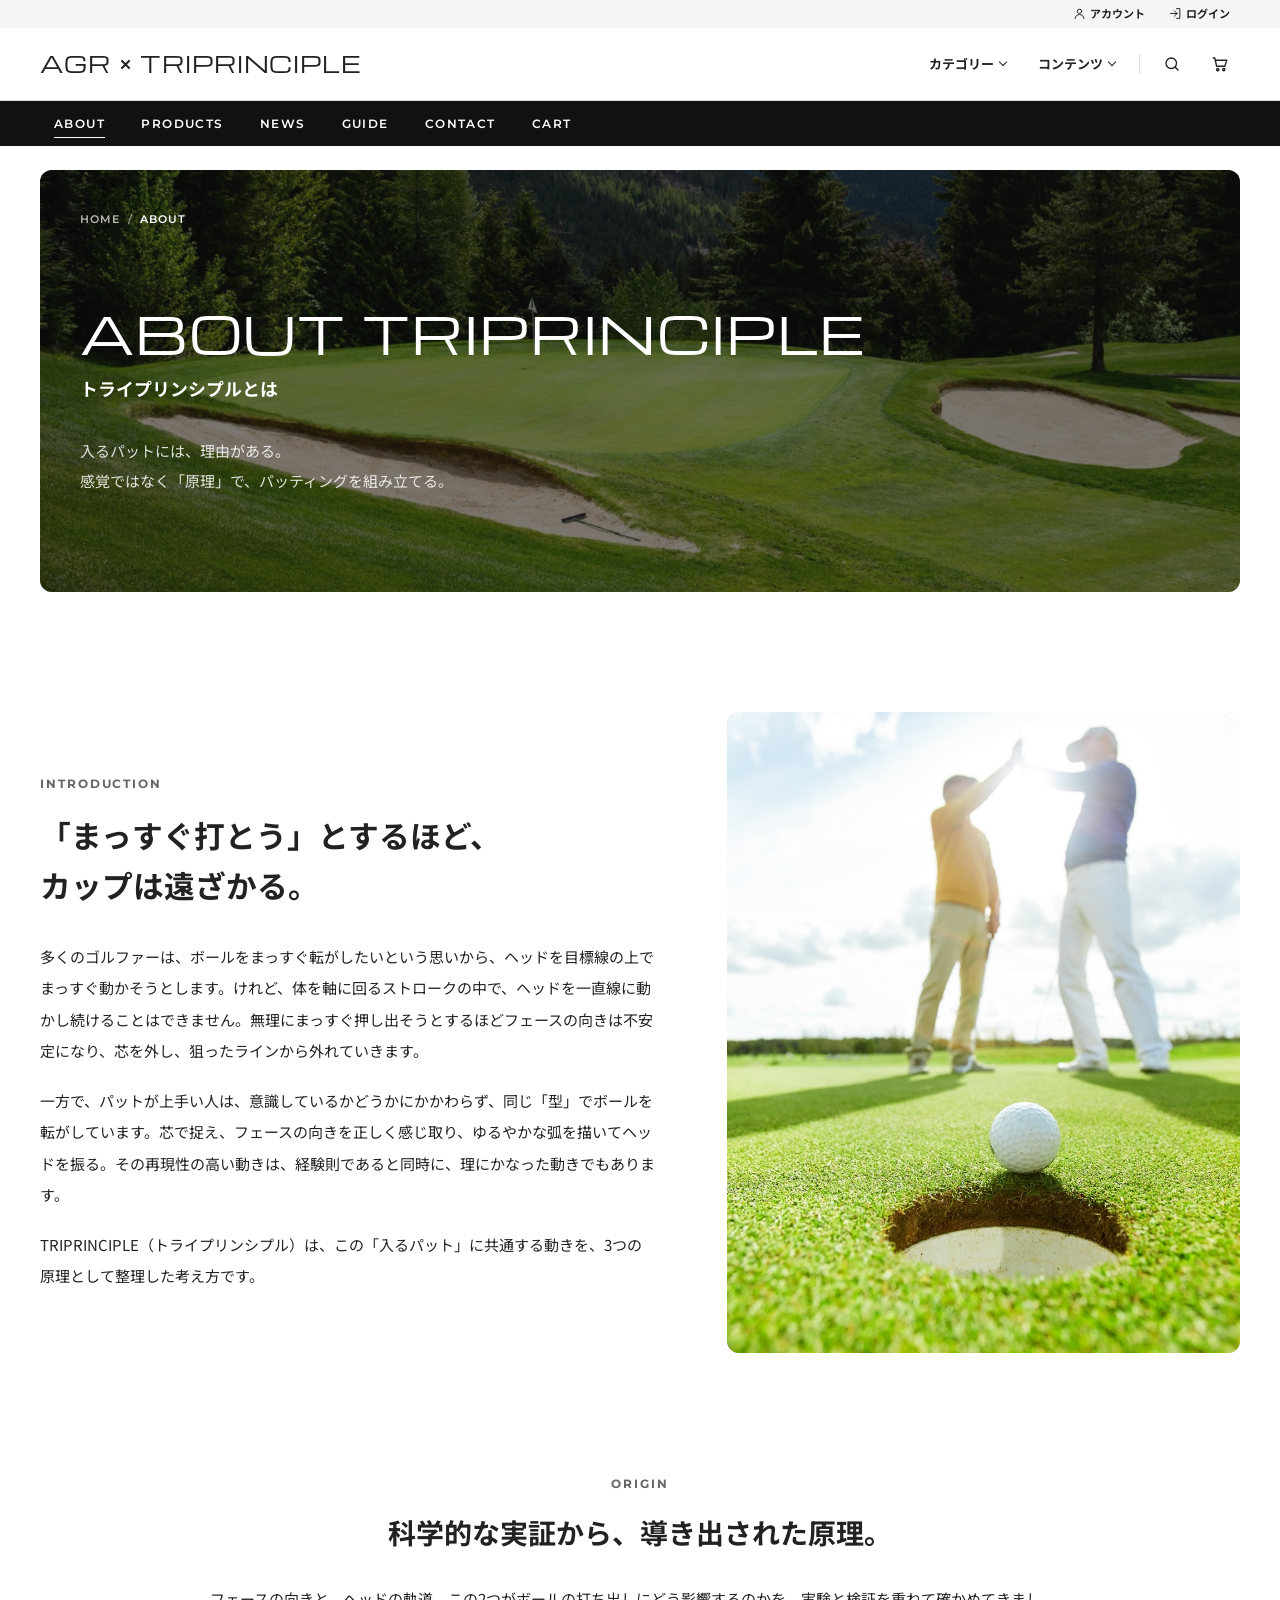
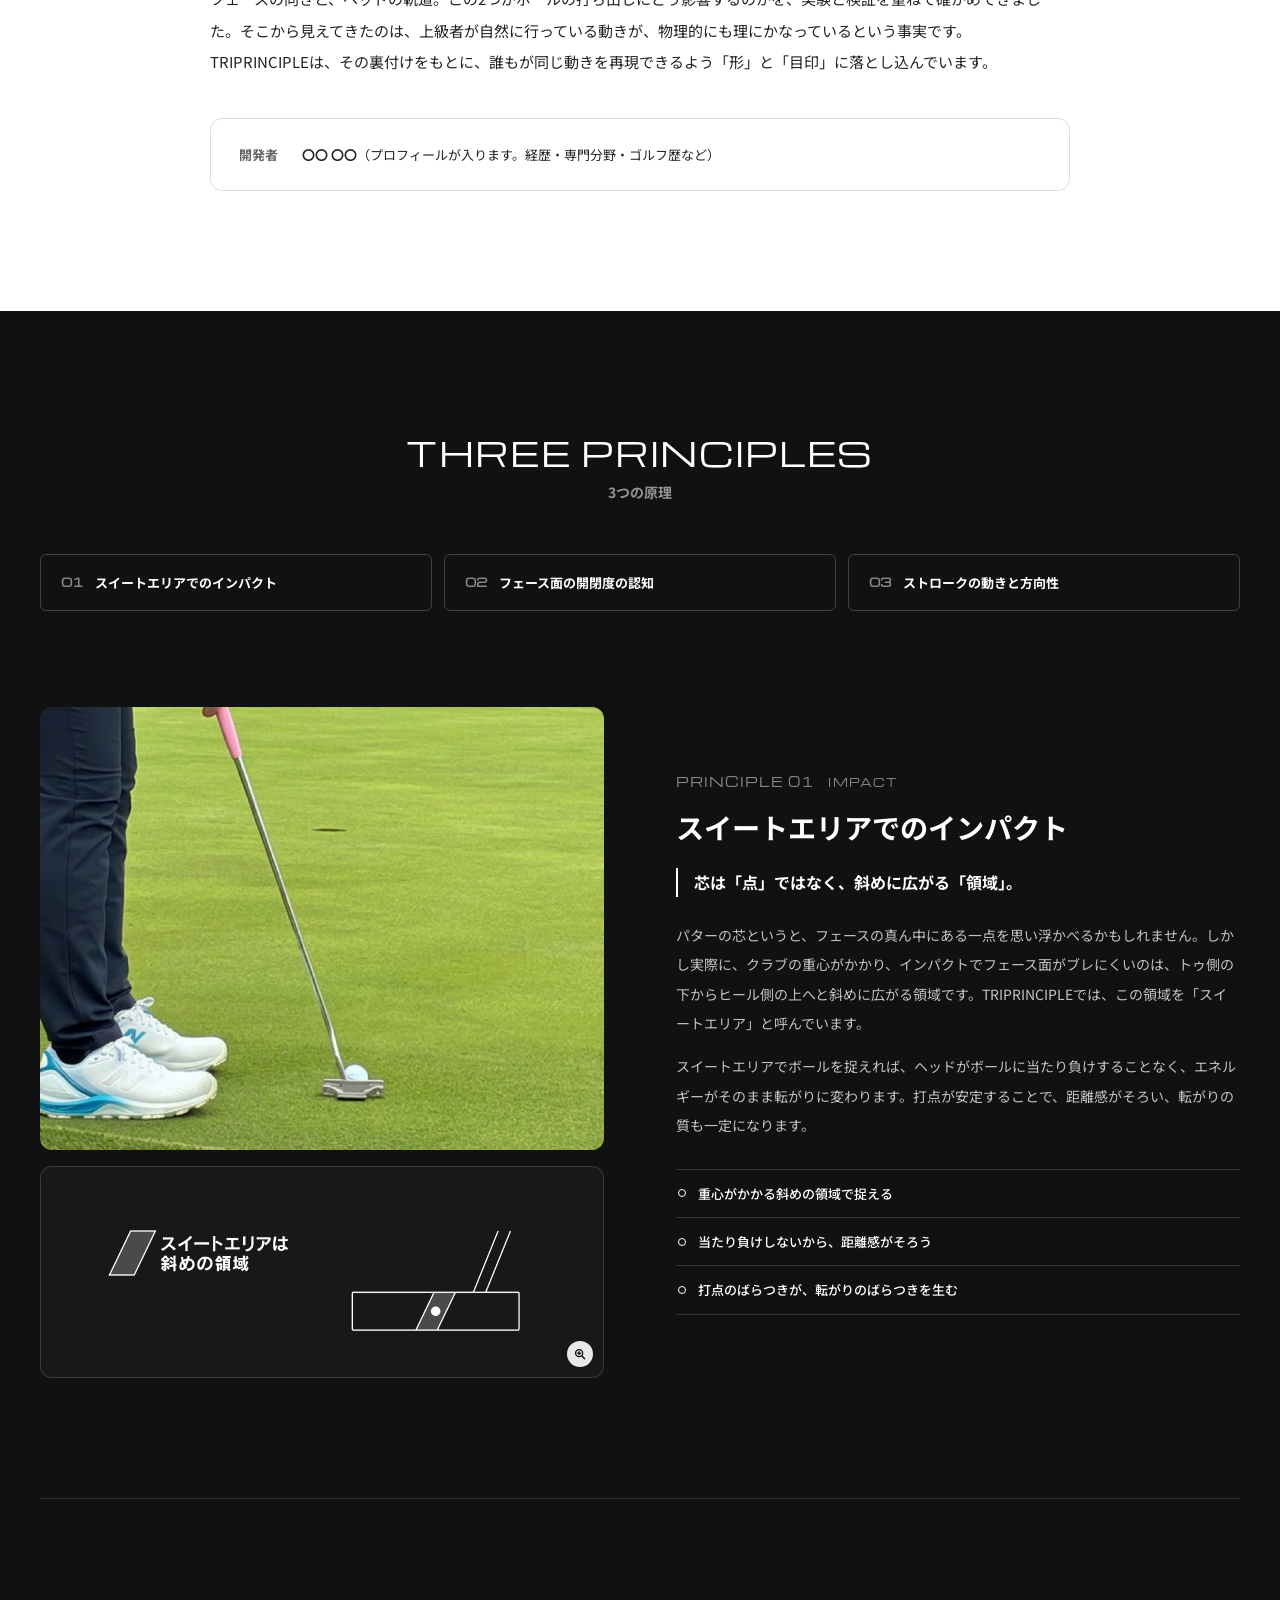
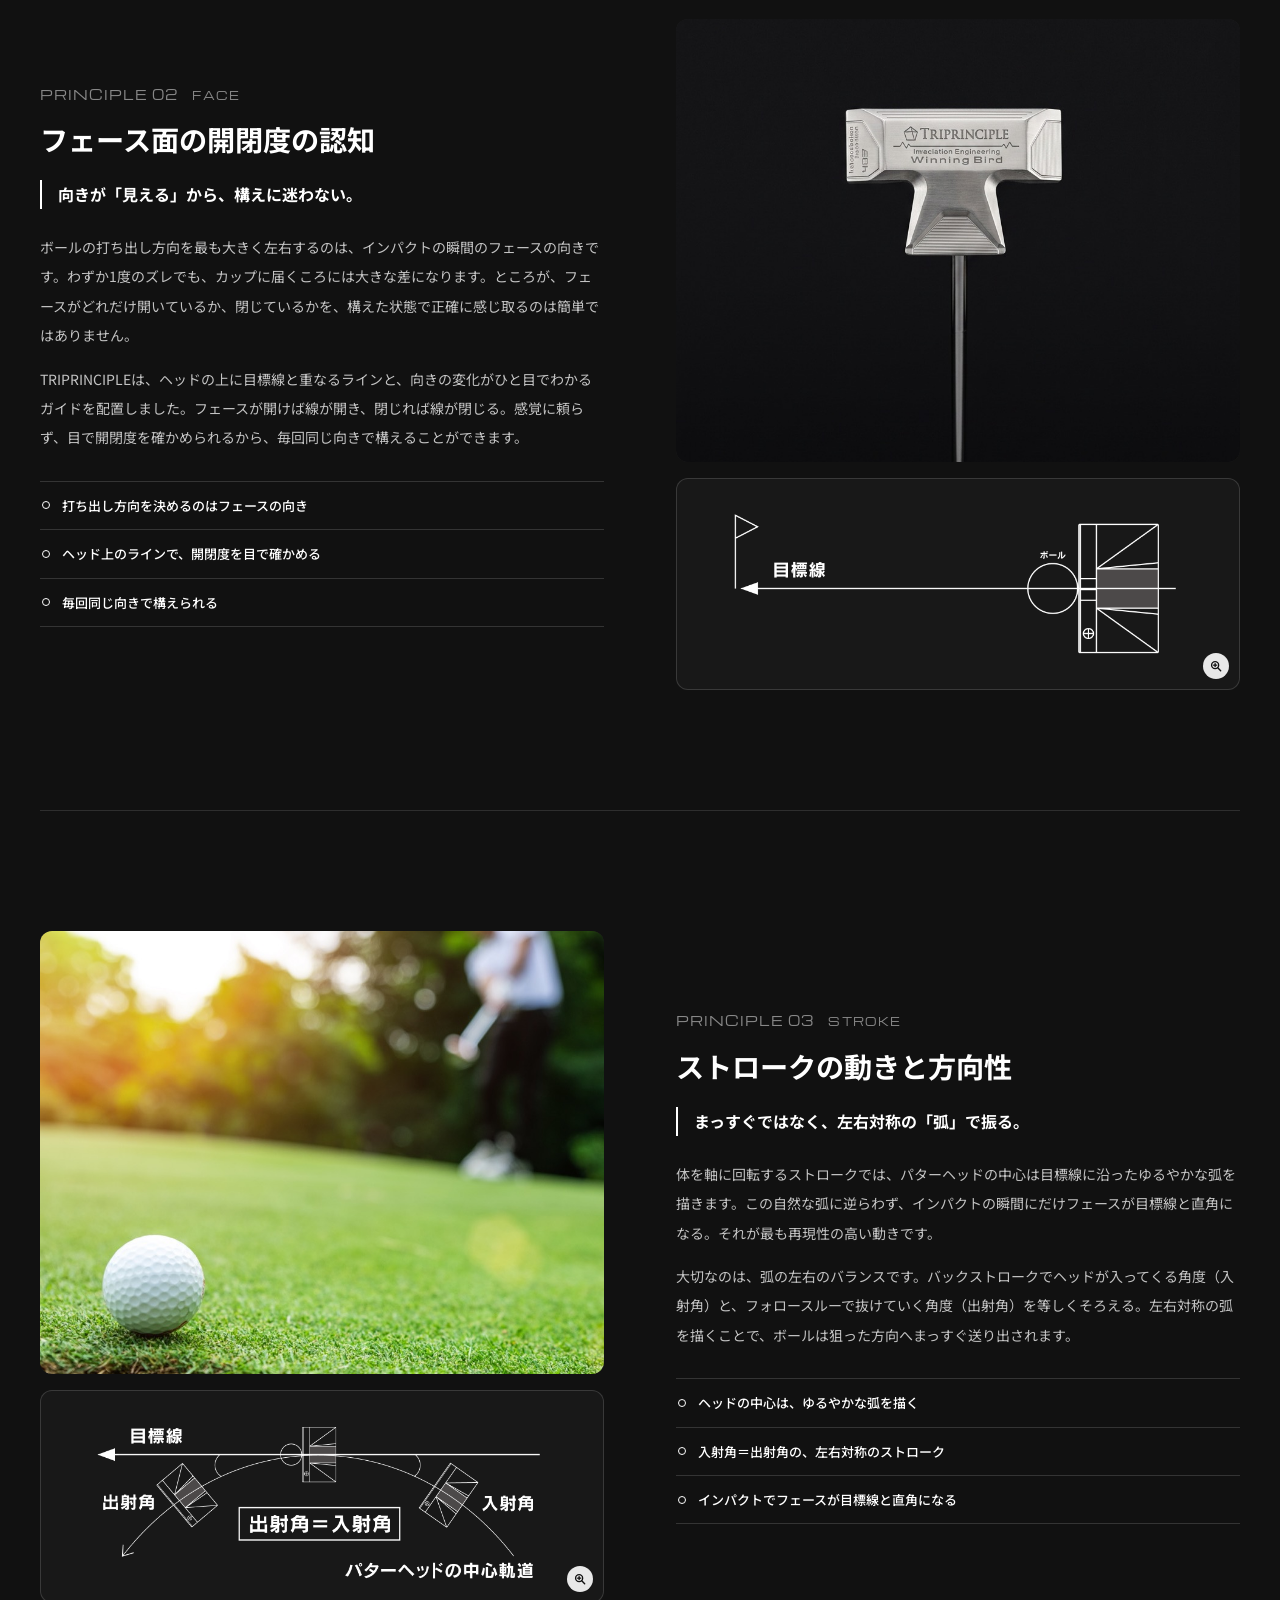
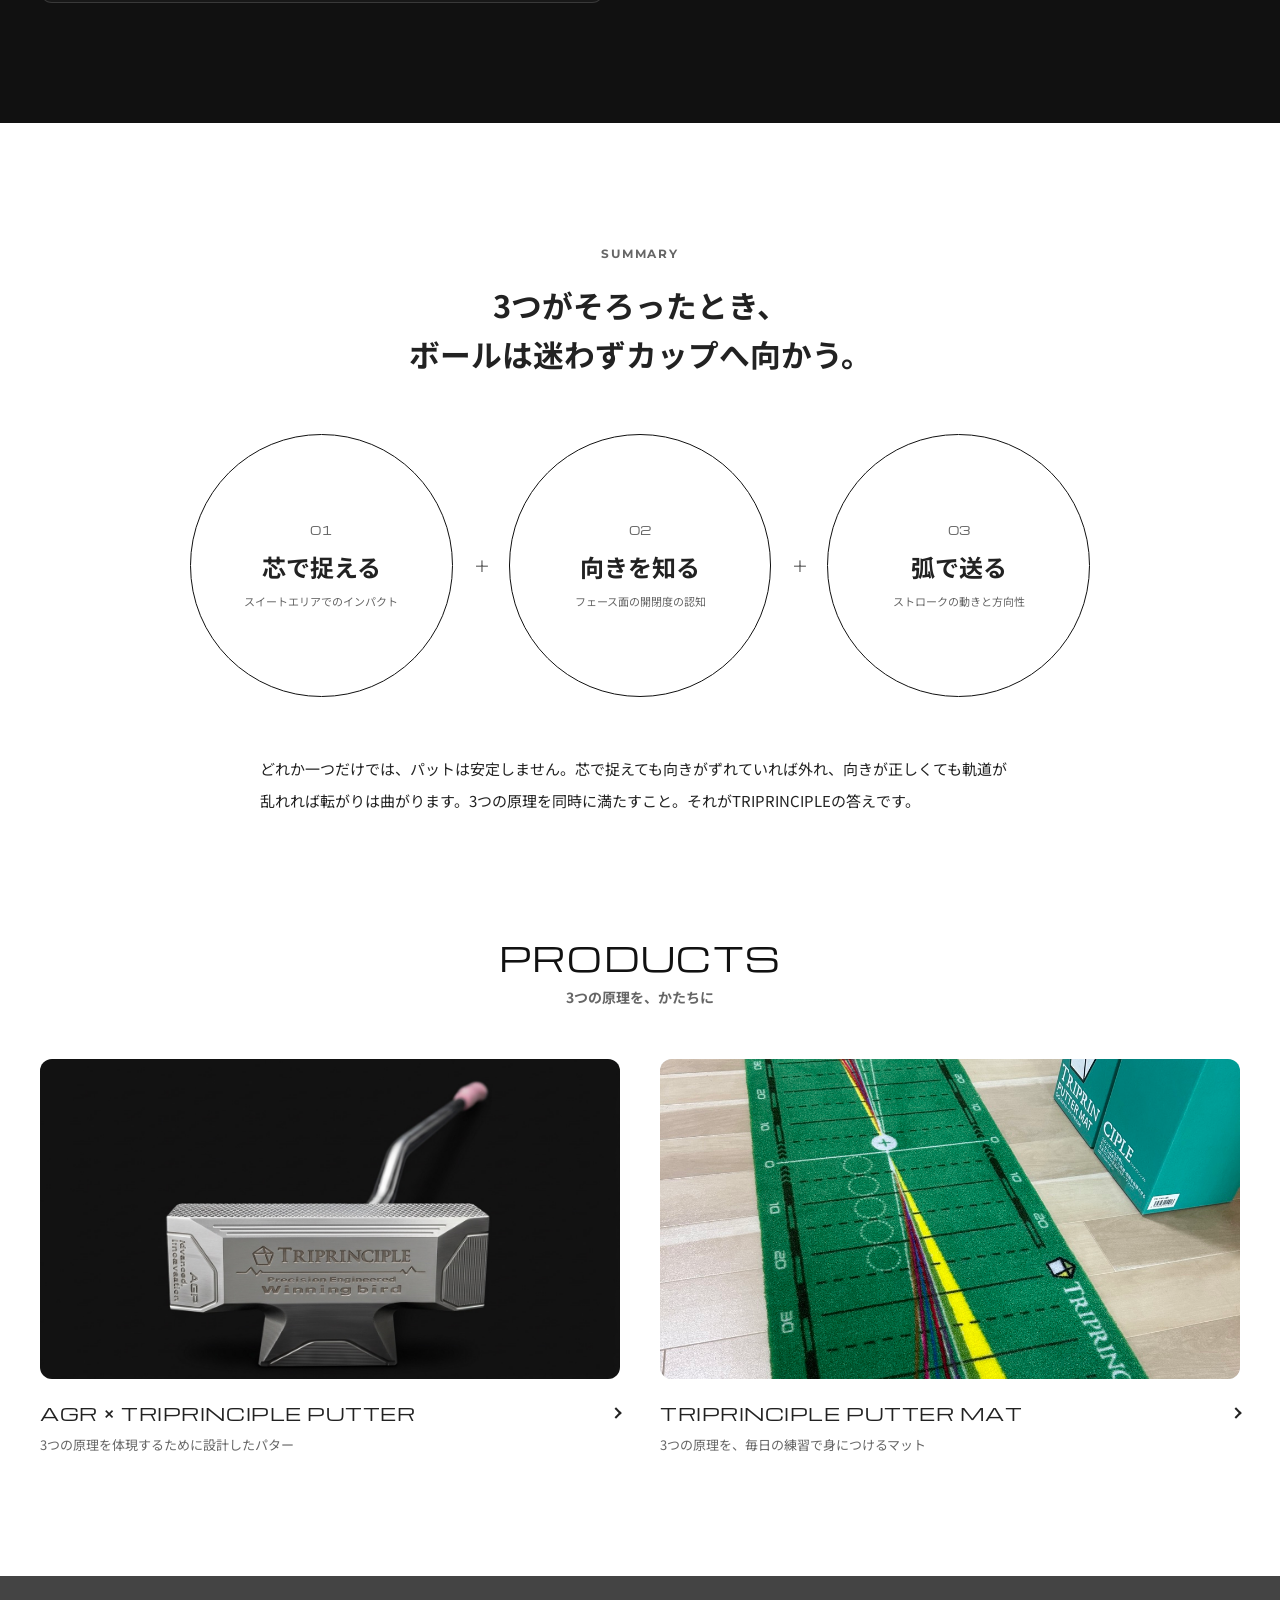
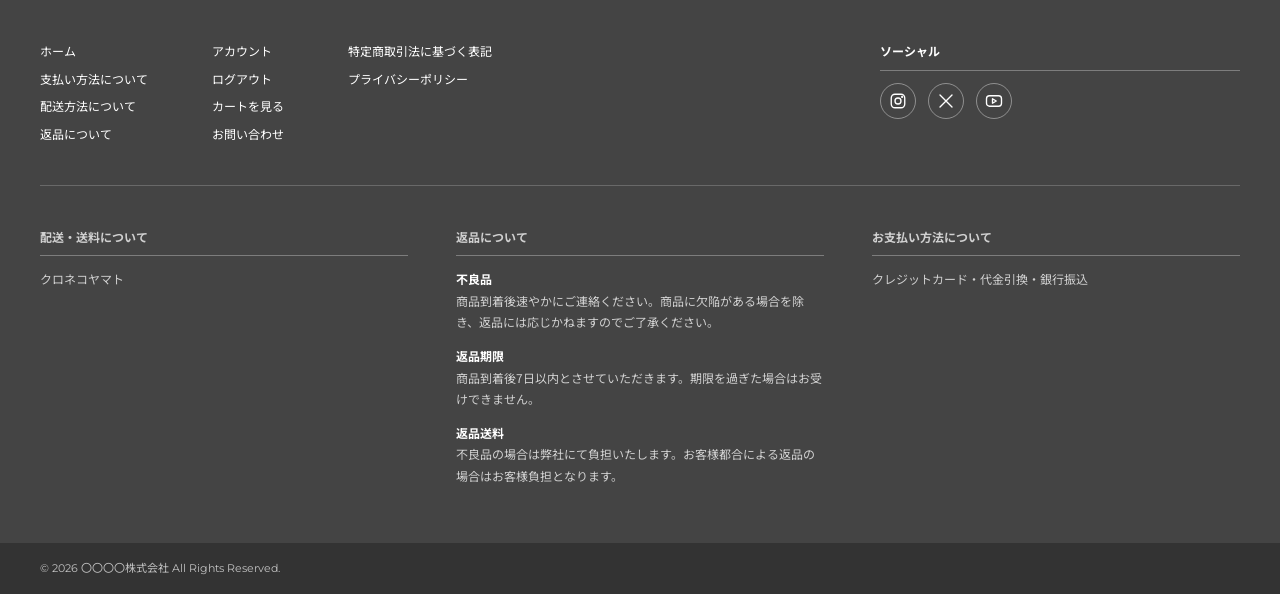
==== commit 691737f0: "AGR × TRIPRINCIPLE ホームページ提案 Co-Authored-By: Claude Opus 5.5 <noreply@anthropic.com>" ====
--- a/about.html
+++ b/about.html
@@ -78,7 +78,7 @@
         <p>一方で、パットが上手い人は、意識しているかどうかにかかわらず、同じ「型」でボールを転がしています。芯で捉え、フェースの向きを正しく感じ取り、ゆるやかな弧を描いてヘッドを振る。その再現性の高い動きは、経験則であると同時に、理にかなった動きでもあります。</p>
         <p>TRIPRINCIPLE（トライプリンシプル）は、この「入るパット」に共通する動きを、3つの原理として整理した考え方です。</p>
       </div>
-      <div class="intro__img ph" data-size="560×700"><img src="image/photo/intro.jpg" alt="パッティングの構え" loading="lazy"></div>
+      <div class="intro__img ph" data-size="560×700"><img src="image/photo/intro.jpg" alt="カップインを喜ぶゴルファー" loading="lazy"></div>
     </div>
   </section>
 
@@ -109,7 +109,7 @@
       <!-- 原理01 -->
       <article class="pp" id="p1">
         <div class="pp__visual">
-          <div class="pp__photo ph" data-size="560×440"><img src="image/photo/principle-photo-1.jpg" alt="パターでボールを捉える瞬間" style="object-position: 50% 10%" loading="lazy"></div>
+          <div class="pp__photo ph" data-size="560×440"><img src="image/photo/principle-photo-1.jpg" alt="ボールの後ろに添えたパター" style="object-position: 50% 85%" loading="lazy"></div>
           <button type="button" class="pp__fig" data-zoom="image/principle-1.png" aria-label="図解を拡大：スイートエリアは斜めの領域">
             <img src="image/principle-1.png" alt="図解：スイートエリアは斜めの領域" loading="lazy">
           </button>
@@ -153,7 +153,7 @@
       <!-- 原理03 -->
       <article class="pp" id="p3">
         <div class="pp__visual">
-          <div class="pp__photo ph" data-size="560×440"><img src="image/photo/principle-photo-3.jpg" alt="体の横から見たストローク" style="object-position: 50% 100%" loading="lazy"></div>
+          <div class="pp__photo ph" data-size="560×440"><img src="image/photo/principle-photo-3.jpg" alt="カップへ向かうボールとストローク" style="object-position: 40% 50%" loading="lazy"></div>
           <button type="button" class="pp__fig" data-zoom="image/principle-3.png" aria-label="図解を拡大：出射角＝入射角のストローク">
             <img src="image/principle-3.png" alt="図解：出射角＝入射角のストローク" loading="lazy">
           </button>
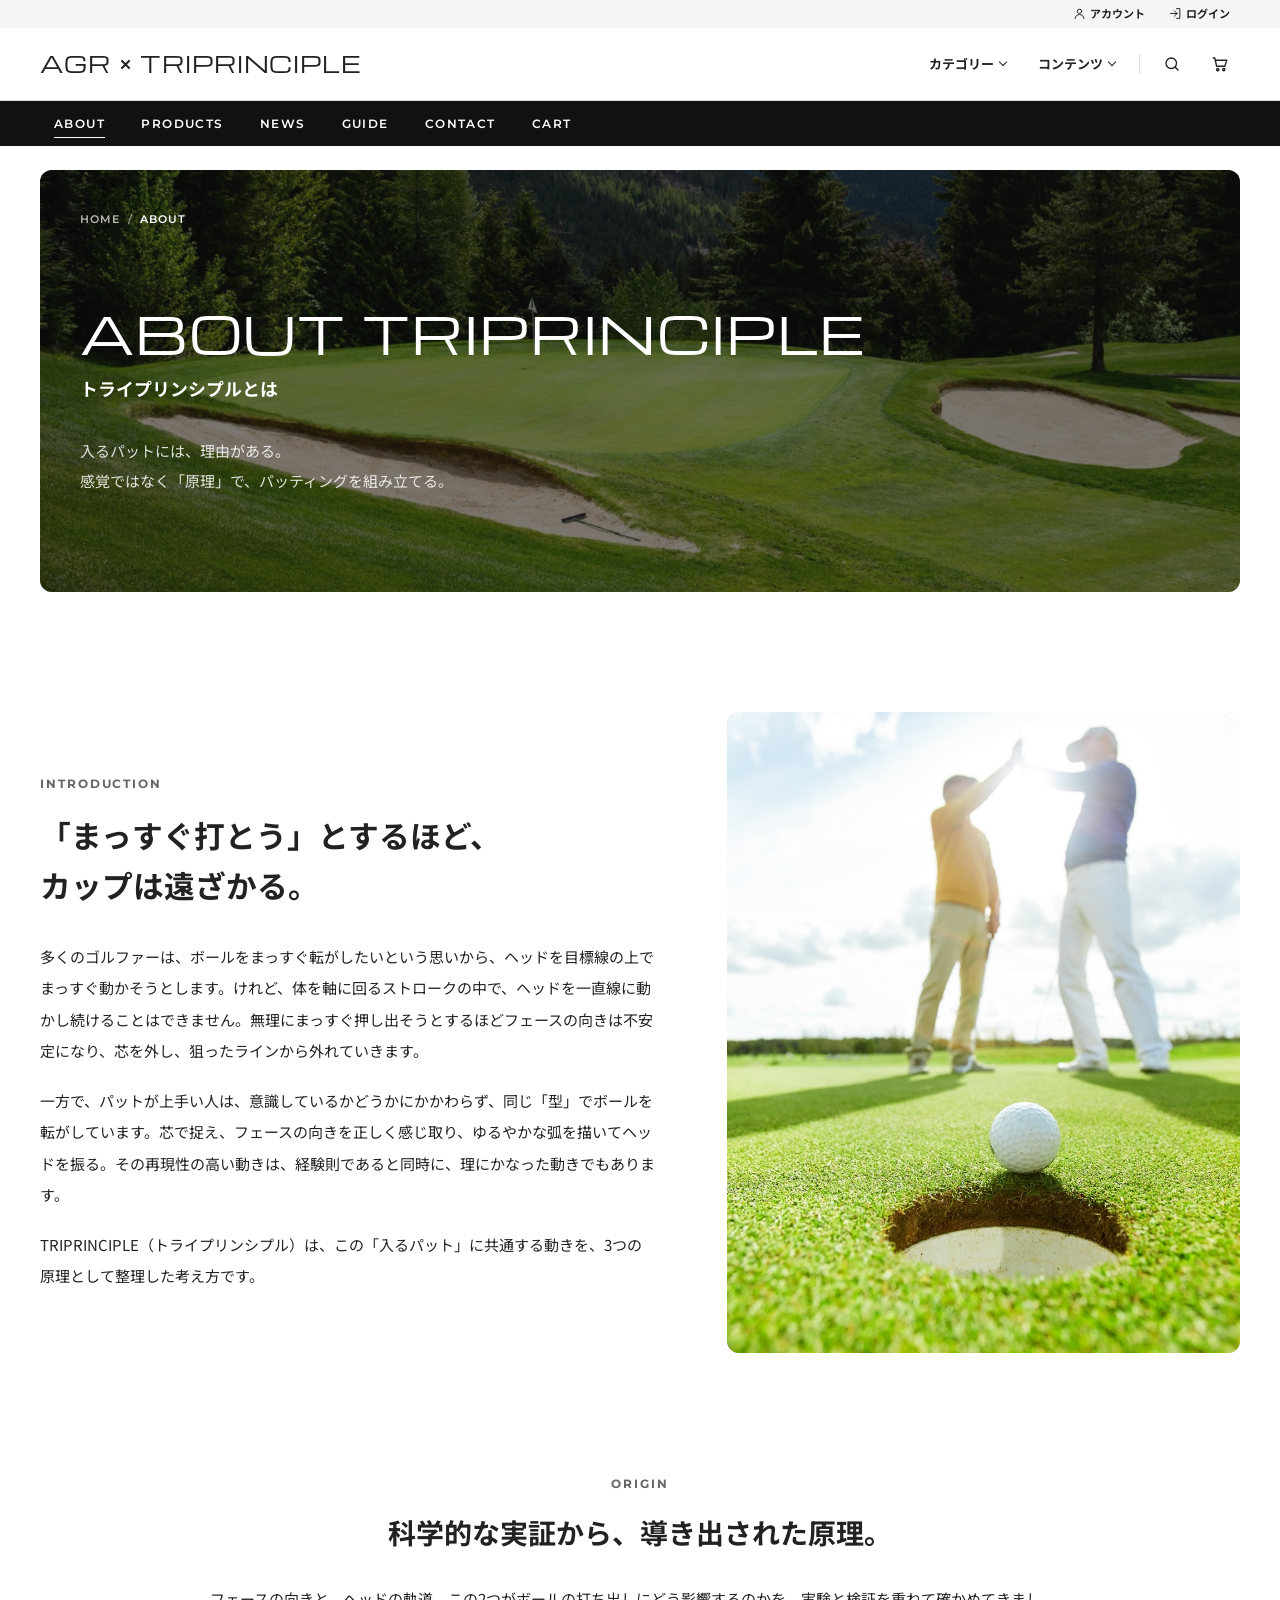
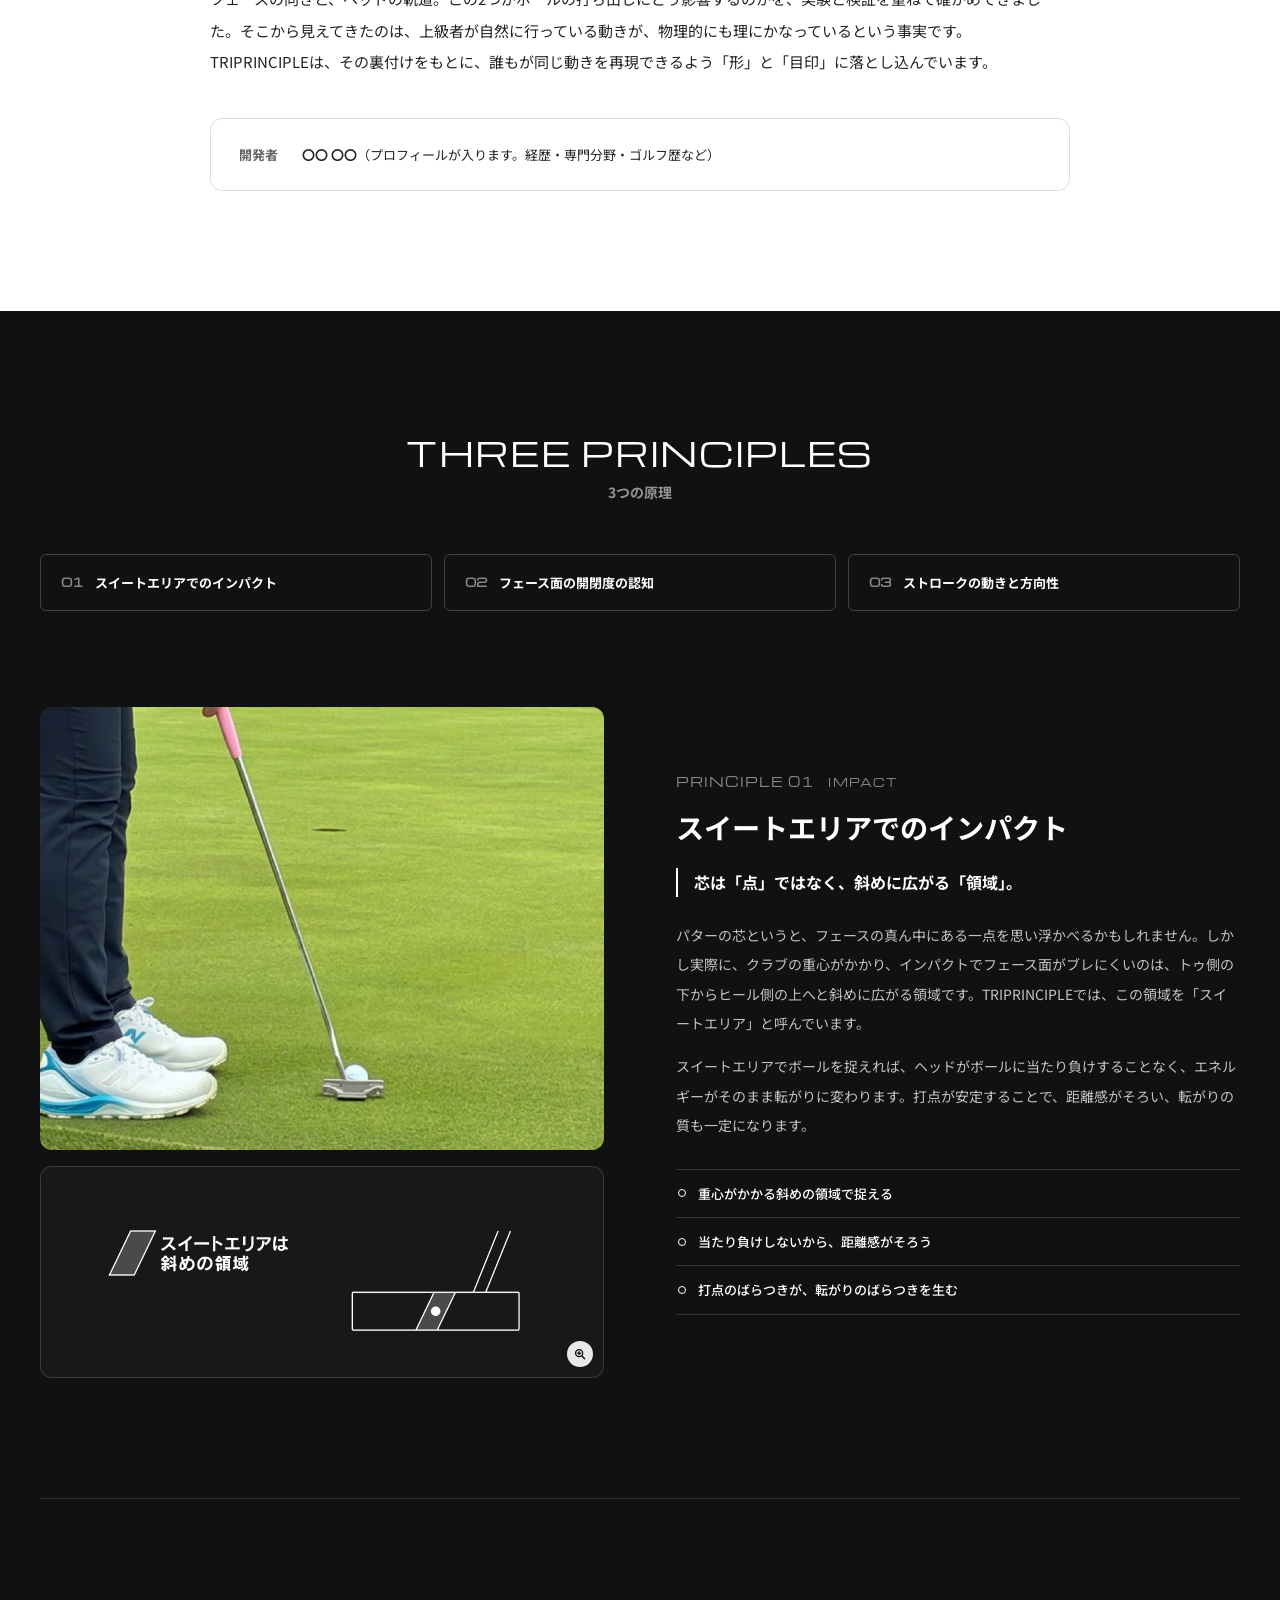
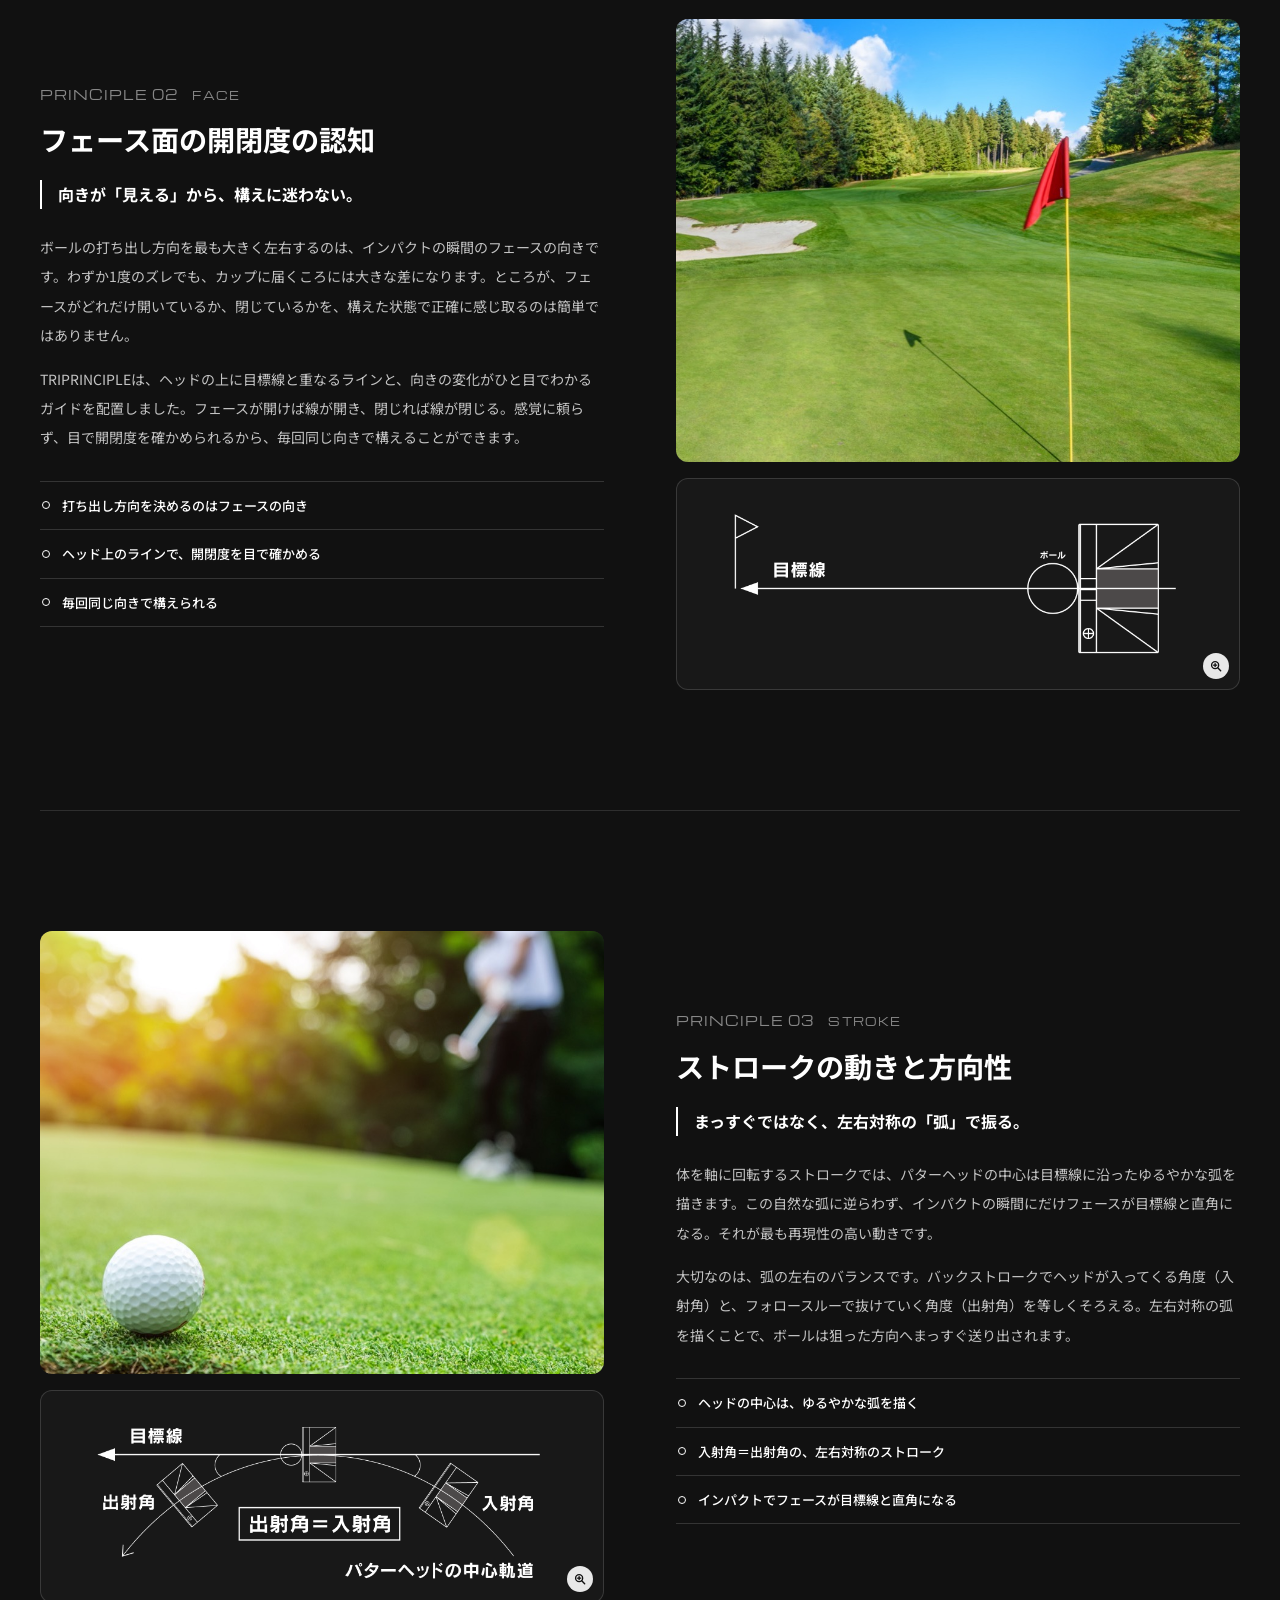
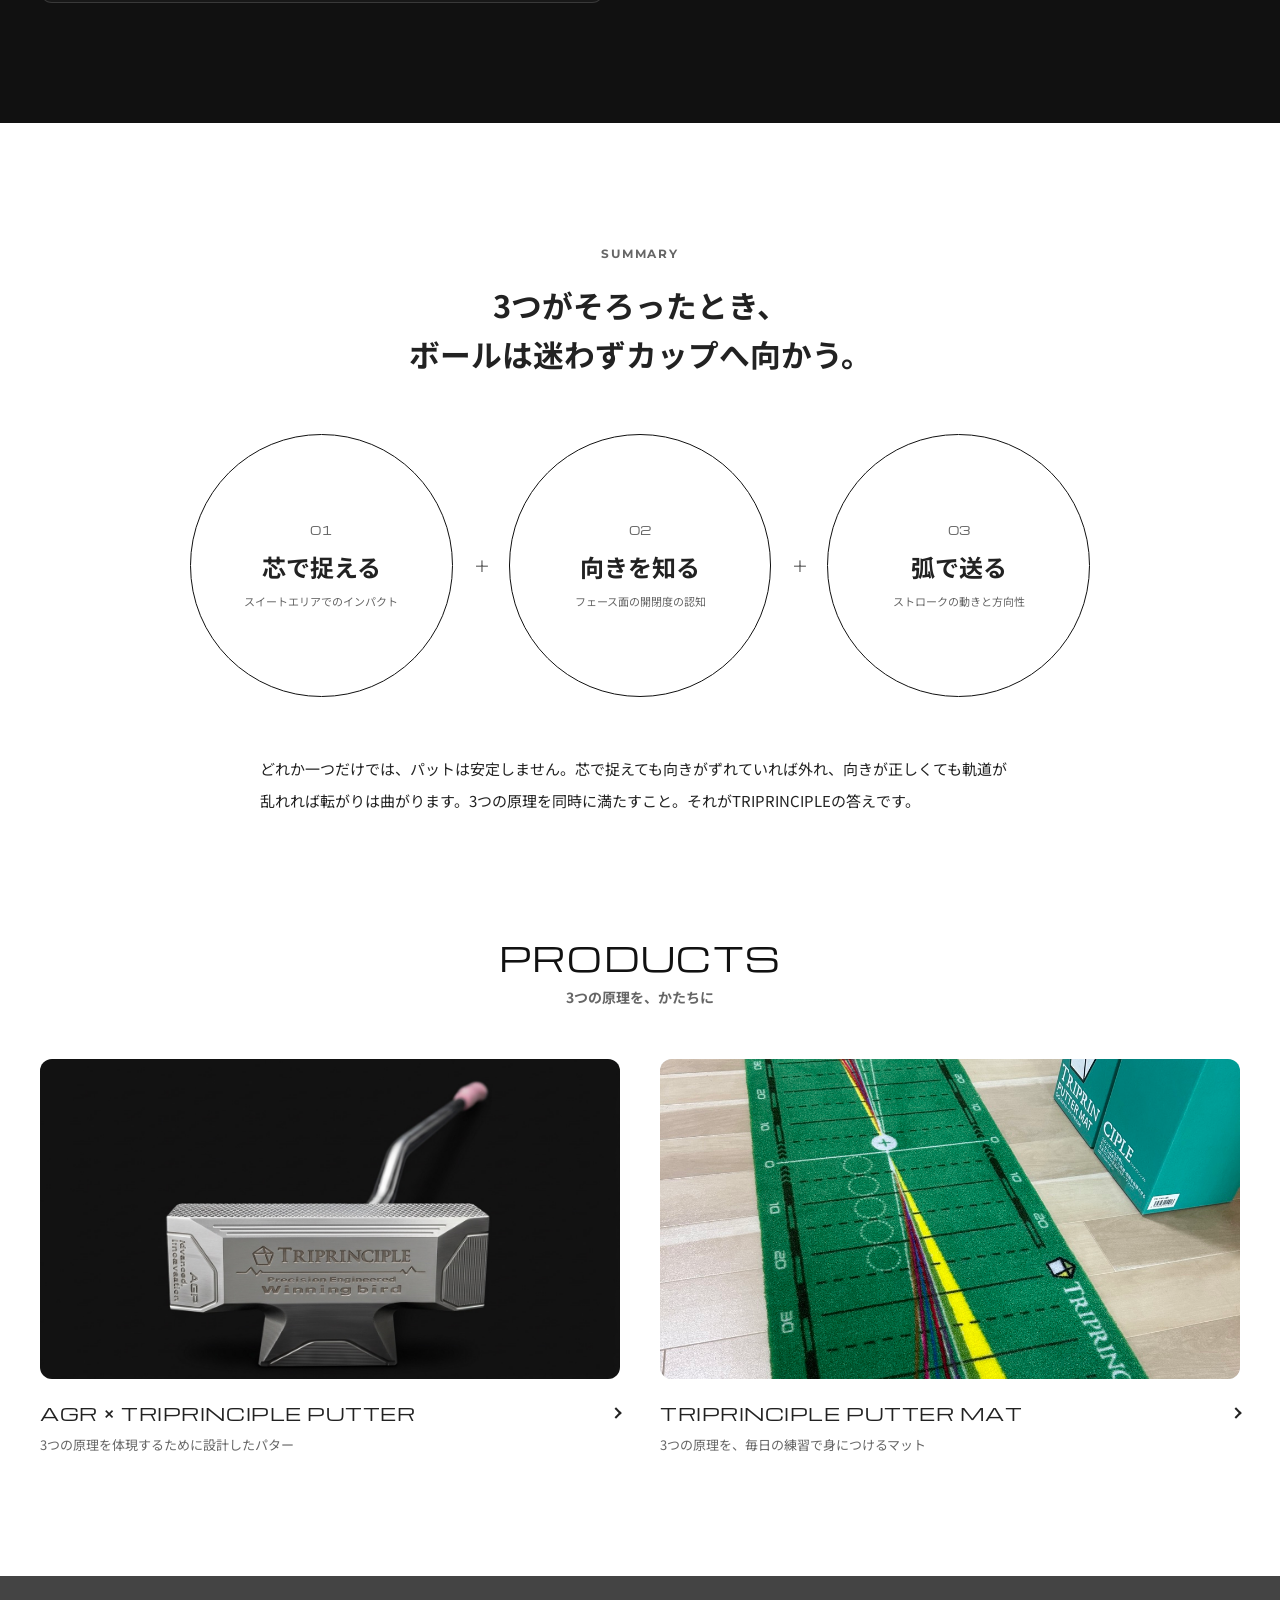
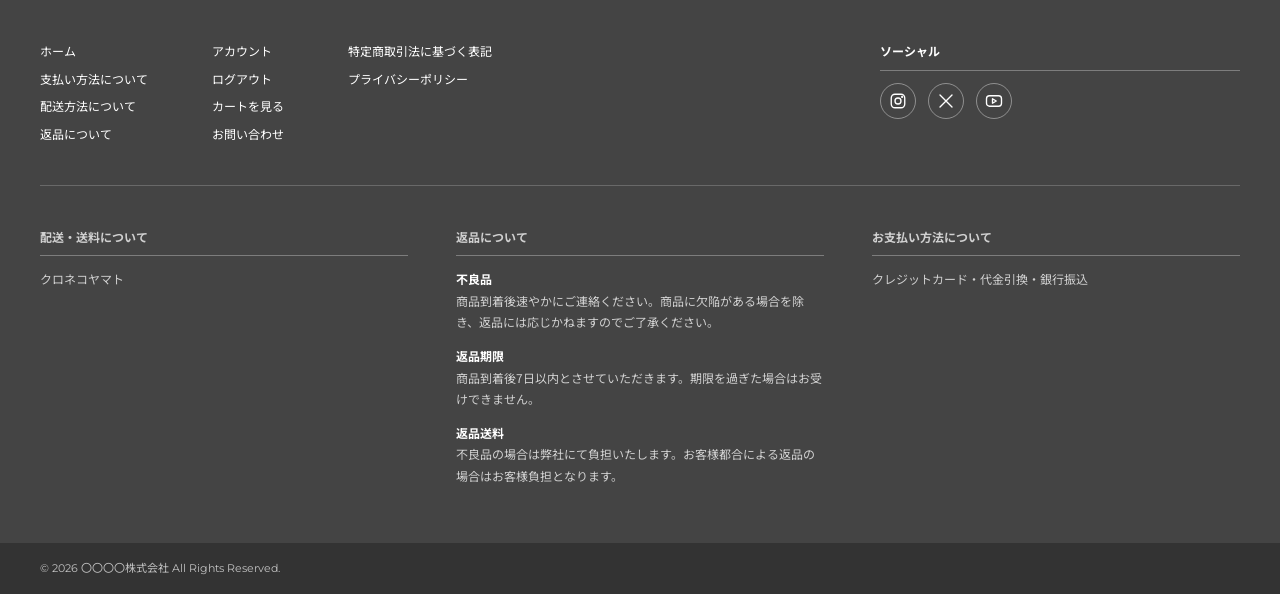
==== commit 1702bba8: "ファーストビューと原理02の写真を差し替え、商品写真をAI加工版に更新 Co-Authored-By: Claude Opus 5.5 <noreply@anthropic.com>" ====
--- a/about.html
+++ b/about.html
@@ -131,7 +131,7 @@
       <!-- 原理02 -->
       <article class="pp pp--reverse" id="p2">
         <div class="pp__visual">
-          <div class="pp__photo ph" data-size="560×440"><img src="image/photo/principle-photo-2.jpg" alt="TRIPRINCIPLE パターのヘッド" style="object-position: 50% 10%" loading="lazy"></div>
+          <div class="pp__photo ph" data-size="560×440"><img src="image/photo/principle-photo-2.jpg" alt="グリーンに立つ赤い旗のピンとその影" style="object-position: 50% 75%" loading="lazy"></div>
           <button type="button" class="pp__fig" data-zoom="image/principle-2.png" aria-label="図解を拡大：目標線とフェースの向き">
             <img src="image/principle-2.png" alt="図解：目標線とフェースの向き" loading="lazy">
           </button>
--- a/css/style.css
+++ b/css/style.css
@@ -927,9 +927,9 @@
 /* =========================================================
    スライダー：商品写真の回（黒地に右寄せで、ヘッド全体を見せる）
    ========================================================= */
-.slide--product .slide__img { background: #121212; } /* 写真の端の黒と同じ色 */
+.slide--product .slide__img { background: #0c0d0b; } /* 写真の下端の芝と同じ暗さ */
 .slide--product .slide__img::after { display: none; } /* 仮置きのサイズ表示を隠す */
-.slide--product .slide__img img { left: auto; right: 0; width: 58%; object-fit: contain; object-position: right center; } /* 左に文字の場所を空ける */
+.slide--product .slide__img img { object-position: 50% 55%; } /* パターは写真の右側、左の暗い芝に文字を置く */
 
 /* =========================================================
    使用プロ（記念写真2枚＋名前・コメント）
@@ -959,7 +959,12 @@
 }
 
 @media (max-width: 768px) {
-  .slide--product .slide__img img { width: 100%; object-fit: contain; object-position: center top; } /* 写真は上、文字は下の黒地に */
+  /* スマホ用の写真を上に置き、下端を背景の暗さに溶かして文字を乗せる */
+  .slide--product .slide__img img {
+    height: 64%; object-position: center top;
+    -webkit-mask-image: linear-gradient(#000 70%, transparent);
+    mask-image: linear-gradient(#000 70%, transparent);
+  }
   .player { grid-template-columns: 1fr; gap: 32px; }
   .player__photos { gap: 10px; }
   .player__img:nth-child(2) { margin-top: 28px; }
